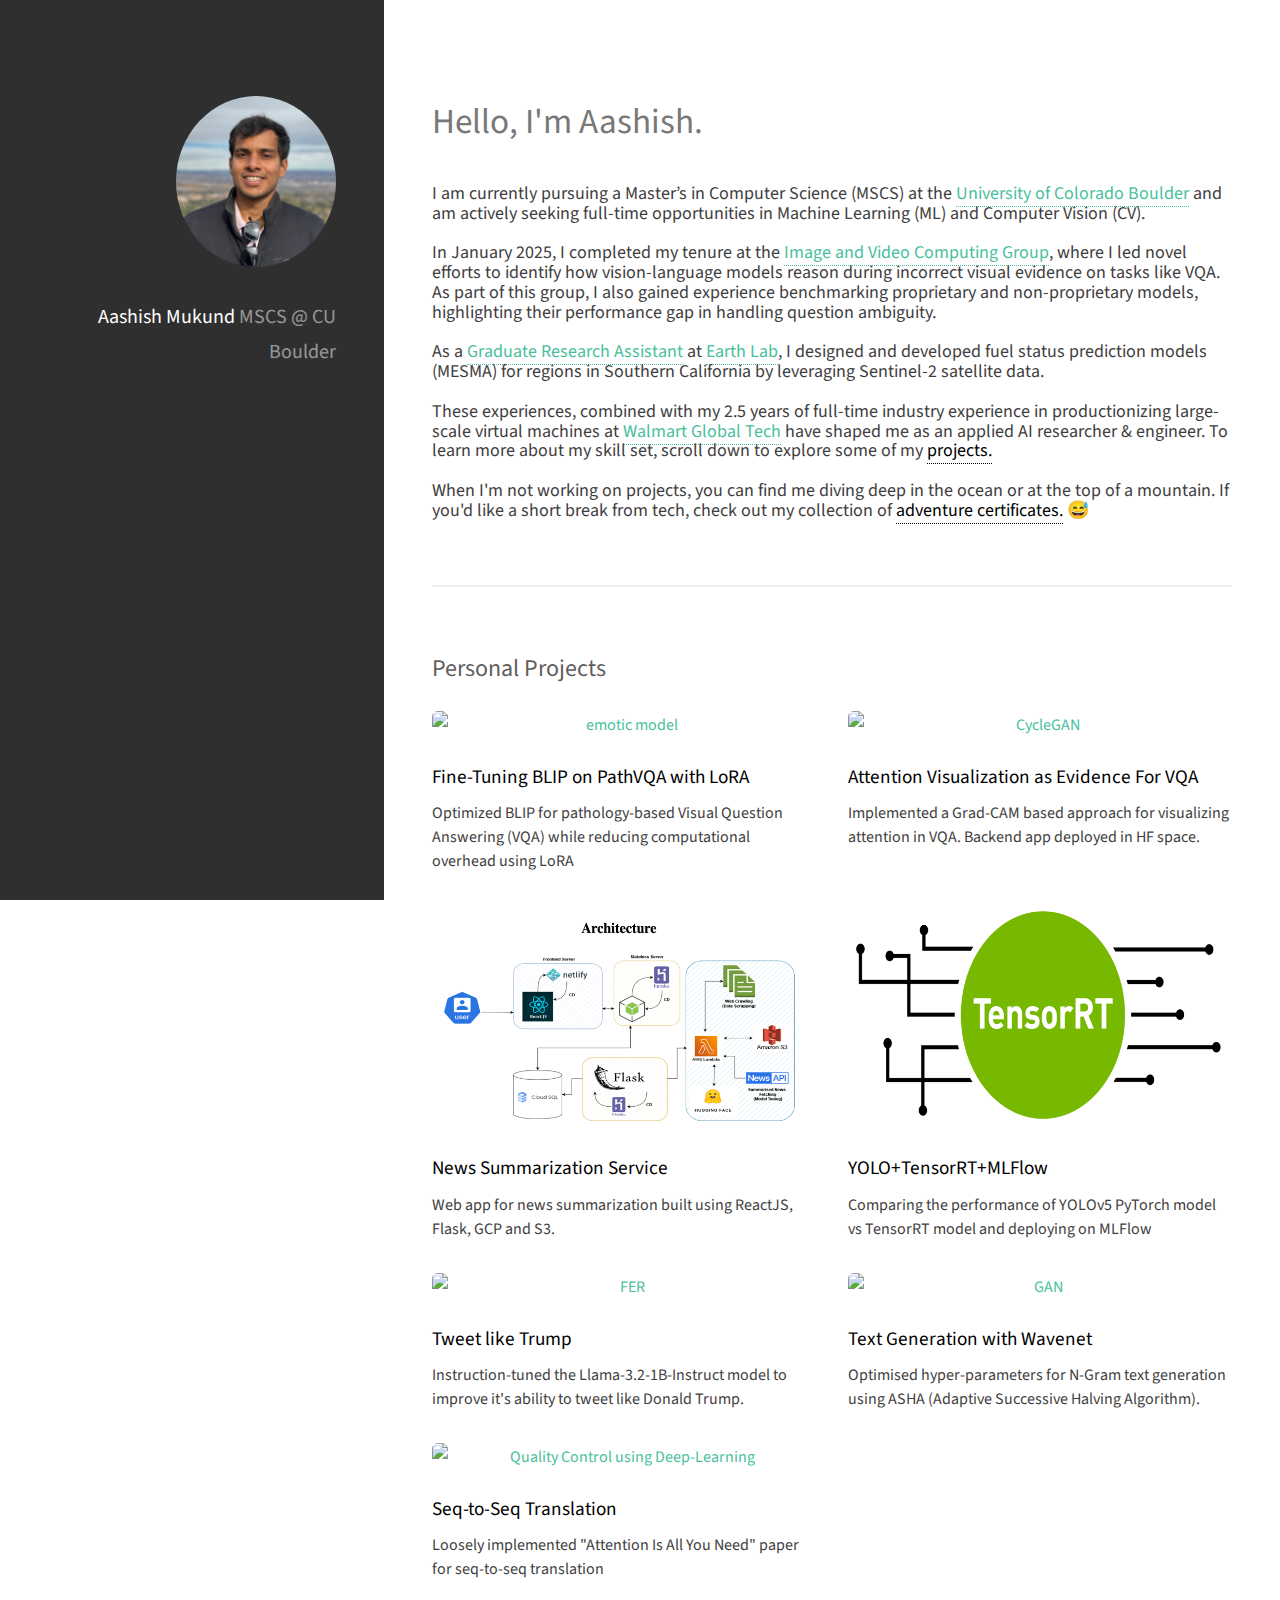
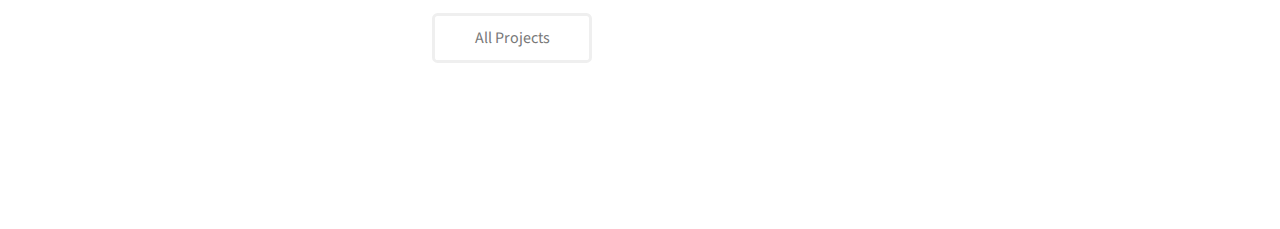
==== index.html @ 0ad1421b "Changed it to website link" ====
<!DOCTYPE HTML>
<!-- 740 X 434
370 X 217  -->
<html>
	<head>
		<title>Aashish Mukund</title>
		<meta charset="utf-8" />
		<meta name="viewport" content="width=device-width, initial-scale=1, user-scalable=no" />
		<link rel="stylesheet" href="assets/css/main.css" />
		<link rel="apple-touch-icon" sizes="180x180" href="images/icons/apple-touch-icon.png">
		<link rel="icon" type="image/png" sizes="32x32" href="images/icons/favicon-32x32.png">
		<link rel="icon" type="image/png" sizes="16x16" href="images/icons/favicon-16x16.png">
		<style>
			/* Reduce space between sections */
			#projects {
				margin-top: -280px;
			}

			/* Reduce line spacing in paragraphs */
			p {
				line-height: 1.1;
			}
		</style>
	</head>
	<body class="is-preload">

		<!-- Header -->
			<header id="header">
				<div class="inner">
					<a href="#" class="image avatar"><img src="images/profile_1.jpg" alt="" /></a>
					<h1><strong>Aashish Mukund</strong><br/>
						MSCS @ CU Boulder</h1>
				</div>
			</header>

		<!-- Main -->
			<div id="main">

				<!-- One -->
					<section id="one">
						<header class="major">
							<h2><b>Hello, I'm Aashish.</b></h2>
						</header>
						<p>I am currently pursuing a Master’s in Computer Science (MSCS) at the <a href="https://www.colorado.edu/">University of Colorado Boulder</a> and am actively seeking full-time opportunities in Machine Learning (ML) and Computer Vision (CV). 
						<br/><br/>
						
						In January 2025, I completed my tenure at the <a href="https://dannagurari.colorado.edu/research-group/">Image and Video Computing Group</a>, where I led novel efforts to identify how vision-language models reason during incorrect visual evidence on tasks like VQA. As part of this group, I also gained experience benchmarking proprietary and non-proprietary models, highlighting their performance gap in handling question ambiguity.
						<br/><br/>
						
						As a <a href="https://earthlab.colorado.edu/our-team/aashish-mukund">Graduate Research Assistant</a> at <a href="https://earthlab.colorado.edu/">Earth Lab</a>, I designed and developed fuel status prediction models (MESMA) for regions in Southern California by leveraging Sentinel-2 satellite data. 
						<br/><br/>

						These experiences, combined with my 2.5 years of full-time industry experience in productionizing large-scale virtual machines at <a href="https://tech.walmart.com/content/walmart-global-tech/en_us.html">Walmart Global Tech</a> have shaped me as an applied AI researcher & engineer. To learn more about my skill set, scroll down to explore some of my <b style="color: black;"><a href="#projects" style="text-decoration: none; color: black;">projects.</a></b>
						
						<br/><br/>
						When I'm not working on projects, you can find me diving deep in the ocean or at the top of a mountain. If you'd like a short break from tech, check out my collection of <b style="color: black;">
							<a href="certificates.html" style="text-decoration: none; color: black;">adventure certificates.</a>
						</b> <span> &#x1F605; </span>
						</p>
					</section>

				<!-- Two -->
					<section id="projects">
						<h2 style="color: #5f5d5d;">Personal Projects</h2>
						<div class="row">
							<article class="col-6 col-12-xsmall work-item">
								<a href="https://github.com/Aashish75/blip-PathVQA-PEFT" target="_blank" class="image fit thumb"><img src="images/projects/results_blip.png" alt="emotic model" /></a>
								<h3>Fine-Tuning BLIP on PathVQA with LoRA</h3>
                                <p>Optimized BLIP for pathology-based Visual Question Answering (VQA) while reducing computational overhead using LoRA</p>
							</article>
							<article class="col-6 col-12-xsmall work-item">
								<a href="https://aashish75.github.io/VisualisingAttentionMapsVQA/" target="_blank" class="image fit thumb"><img src="images/projects/att_viz.png" alt="CycleGAN" /></a>
								<h3>Attention Visualization as Evidence For VQA</h3>
								<p>Implemented a Grad-CAM based approach for visualizing attention in VQA. Backend app deployed in HF space.</p>
							</article>
							<article class="col-6 col-12-xsmall work-item">
								<a href="https://github.com/Aashish75/news-summarization" target="_blank" class="image fit thumb"><img src="images/projects/architecture.png" alt="Quality Control using Deep-Learning" /></a>
								<h3>News Summarization Service</h3>
								<p>Web app for news summarization built using ReactJS, Flask, GCP and S3.</p>
							</article>
							<article class="col-6 col-12-xsmall work-item">
								<a href="https://github.com/Aashish75/yolo-tensorrt-mlflow" target="_blank" class="image fit thumb"><img src="images/projects/nvidia_tensort.png" alt="Quality Control using Deep-Learning" /></a>
								<h3>YOLO+TensorRT+MLFlow</h3>
								<p>Comparing the performance of YOLOv5 PyTorch model vs TensorRT model and deploying on MLFlow</p>
							</article>
							<article class="col-6 col-12-xsmall work-item">
								<a href="https://github.com/Aashish75/fine-tune-llama-trump" target="_blank" class="image fit thumb"><img src="images/projects/llama_trump.png" alt="FER" /></a>
								<h3>Tweet like Trump</h3>
								<p>Instruction-tuned the Llama-3.2-1B-Instruct model to improve it's ability to tweet like Donald Trump.</p>
							</article>
							<article class="col-6 col-12-xsmall work-item">
								<a href="https://github.com/Aashish75/wavenet-ASHA" target="_blank" class="image fit thumb"><img src="images/projects/wavenet_asha.png" alt="GAN" /></a>
								<h3>Text Generation with Wavenet</h3>
								<p>Optimised hyper-parameters for N-Gram text generation using ASHA (Adaptive Successive Halving Algorithm).</p>
							</article>
							<article class="col-6 col-12-xsmall work-item">
								<a href="https://github.com/Aashish75/transformer-attention" target="_blank" class="image fit thumb"><img src="images/projects/seq_to_seq_att.png" alt="Quality Control using Deep-Learning" /></a>
								<h3>Seq-to-Seq Translation</h3>
								<p>Loosely implemented "Attention Is All You Need" paper for seq-to-seq translation</p>
							</article>
						</div>
						<ul class="actions">
							<li><a href="https://github.com/Aashish75?tab=repositories" target="_blank" class="button">All Projects</a></li>
						</ul>
					</section>
					
			</div>

		<!-- Footer -->
			<footer id="footer">
				<div class="inner">
					<ul class="icons">
						<li><a href="MAILTO:aashishmukund@gmail.com" class="icon solid fa-envelope"><span class="label">Email</span></a></li>
						<li><a href="https://github.com/Aashish75/" target="_blank" class="icon brands fa-github"><span class="label">Github</span></a></li>
						<li><a href="https://www.linkedin.com/in/aashishm75/" target="_blank" class="icon brands fa-linkedin"><span class="label">LinkedIn</span></a></li>
						<li><a href="files/resume.pdf" target="_blank" class="icon solid fa-file-alt"><span class="label">Resume</span></a></li>
					</ul>
					<ul class="copyright">
						<li>Design: <a href="http://html5up.net" target="_blank">HTML5 UP</a></li>
					</ul>
				</div>
			</footer>

		<!-- Scripts -->
			<script src="assets/js/jquery.min.js"></script>
			<script src="assets/js/jquery.poptrox.min.js"></script>
			<script src="assets/js/browser.min.js"></script>
			<script src="assets/js/breakpoints.min.js"></script>
			<script src="assets/js/util.js"></script>
			<script src="assets/js/main.js"></script>
			<script>
				document.addEventListener("DOMContentLoaded", function () {
					document.querySelectorAll('a[href^="#"]').forEach(anchor => {
						anchor.addEventListener("click", function (e) {
							e.preventDefault();
							const target = document.querySelector(this.getAttribute("href"));
							if (target) {
								window.scrollTo({
									top: target.offsetTop - 20,
									behavior: "smooth"
								});
							}
						});
					});
				});
			</script>

	</body>
</html>
---- assets/css/main.css ----
@import url("fontawesome-all.min.css");
@import url("https://fonts.googleapis.com/css?family=Source+Sans+Pro:400,400italic");

/*
	Strata by HTML5 UP
	html5up.net | @ajlkn
	Free for personal and commercial use under the CCA 3.0 license (html5up.net/license)
*/

html, body, div, span, applet, object,
iframe, h1, h2, h3, h4, h5, h6, p, blockquote,
pre, a, abbr, acronym, address, big, cite,
code, del, dfn, em, img, ins, kbd, q, s, samp,
small, strike, strong, sub, sup, tt, var, b,
u, i, center, dl, dt, dd, ol, ul, li, fieldset,
form, label, legend, table, caption, tbody,
tfoot, thead, tr, th, td, article, aside,
canvas, details, embed, figure, figcaption,
footer, header, hgroup, menu, nav, output, ruby,
section, summary, time, mark, audio, video {
	margin: 0;
	padding: 0;
	border: 0;
	font-size: 100%;
	font: inherit;
	vertical-align: baseline;}

article, aside, details, figcaption, figure,
footer, header, hgroup, menu, nav, section {
	display: block;}

body {
	line-height: 1;
}

ol, ul {
	list-style: none;
}

blockquote, q {
	quotes: none;
}

	blockquote:before, blockquote:after, q:before, q:after {
		content: '';
		content: none;
	}

table {
	border-collapse: collapse;
	border-spacing: 0;
}

body {
	-webkit-text-size-adjust: none;
}

mark {
	background-color: transparent;
	color: inherit;
}

input::-moz-focus-inner {
	border: 0;
	padding: 0;
}

input, select, textarea {
	-moz-appearance: none;
	-webkit-appearance: none;
	-ms-appearance: none;
	appearance: none;
}

/* Basic */

	html {
		box-sizing: border-box;
	}

	*, *:before, *:after {
		box-sizing: inherit;
	}

	body {
		background: #fff;
	}

		body.is-preload *, body.is-preload *:before, body.is-preload *:after {
			-moz-animation: none !important;
			-webkit-animation: none !important;
			-ms-animation: none !important;
			animation: none !important;
			-moz-transition: none !important;
			-webkit-transition: none !important;
			-ms-transition: none !important;
			transition: none !important;
		}

	body, input, select, textarea {
		color: #a2a2a2;
		font-family: "Source Sans Pro", Helvetica, sans-serif;
		font-size: 16pt;
		font-weight: 400;
		line-height: 1.75em;
	}
	
	a {
		-moz-transition: color 0.2s ease-in-out, border-color 0.2s ease-in-out;
		-webkit-transition: color 0.2s ease-in-out, border-color 0.2s ease-in-out;
		-ms-transition: color 0.2s ease-in-out, border-color 0.2s ease-in-out;
		transition: color 0.2s ease-in-out, border-color 0.2s ease-in-out;
		border-bottom: dotted 1px;
		color: #49bf9d;
		text-decoration: none;
	}

		a:hover {
			border-bottom-color: transparent;
			color: #49bf9d !important;
			text-decoration: none;
		}

	strong, b {
		color: #787878;
		font-weight: 400;
	}

	em, i {
		font-style: italic;
	}

	p {
		margin: 0 0 2em 0;
		/* color: #3f3e3e; */
	}

	h1, h2, h3, h4, h5, h6 {
		color: #000000;
		font-weight: 400;
		line-height: 1em;
		margin: 0 0 1em 0;
	}

		h1 a, h2 a, h3 a, h4 a, h5 a, h6 a {
			color: inherit;
			text-decoration: none;
		}

	h1 {
		font-size: 2em;
		line-height: 1.5em;
	}

	h2 {
		font-size: 1.5em;
		line-height: 1.5em;
	}

	h3 {
		font-size: 1.25em;
		line-height: 1.5em;
	}

	h4 {
		font-size: 1.1em;
		line-height: 1.5em;
	}

	h5 {
		font-size: 0.9em;
		line-height: 1.5em;
	}

	h6 {
		font-size: 0.7em;
		line-height: 1.5em;
	}

	sub {
		font-size: 0.8em;
		position: relative;
		top: 0.5em;
	}

	sup {
		font-size: 0.8em;
		position: relative;
		top: -0.5em;
	}

	hr {
		border: 0;
		border-bottom: solid 2px #efefef;
		margin: 2em 0;
	}

		hr.major {
			margin: 3em 0;
		}

	blockquote {
		border-left: solid 6px #efefef;
		font-style: italic;
		margin: 0 0 2em 0;
		padding: 0.5em 0 0.5em 1.5em;
	}

	code {
		background: #f7f7f7;
		border-radius: 0.35em;
		border: solid 2px #efefef;
		font-family: "Courier New", monospace;
		font-size: 0.9em;
		margin: 0 0.25em;
		padding: 0.25em 0.65em;
	}

	pre {
		-webkit-overflow-scrolling: touch;
		font-family: "Courier New", monospace;
		font-size: 0.9em;
		margin: 0 0 2em 0;
	}

		pre code {
			display: block;
			line-height: 1.75em;
			padding: 1em 1.5em;
			overflow-x: auto;
		}

	.align-left {
		text-align: left;
	}

	.align-center {
		text-align: center;
	}

	.align-right {
		text-align: right;
	}

/* Container */

	.container {
		margin: 0 auto;
		max-width: calc(100% - 4em);
		width: 100%;
	}

		.container.xsmall {
			width: 25%;
		}

		.container.small {
			width: 50%;
		}

		.container.medium {
			width: 75%;
		}

		.container.large {
			width: 125%;
		}

		.container.xlarge {
			width: 150%;
		}

		.container.max {
			width: 100%;
		}

		@media screen and (max-width: 980px) {

			.container {
				width: 100% !important;
				max-width: 100% !important;
			}

		}

		@media screen and (max-width: 480px) {

			.container {
				max-width: calc(100% - 3em);
			}

		}

/* Row */

	.row {
		display: flex;
		flex-wrap: wrap;
		box-sizing: border-box;
		align-items: stretch;
	}

		.row > * {
			box-sizing: border-box;
		}

		.row.gtr-uniform > * > :last-child {
			margin-bottom: 0;
		}

		.row.aln-left {
			justify-content: flex-start;
		}

		.row.aln-center {
			justify-content: center;
		}

		.row.aln-right {
			justify-content: flex-end;
		}

		.row.aln-top {
			align-items: flex-start;
		}

		.row.aln-middle {
			align-items: center;
		}

		.row.aln-bottom {
			align-items: flex-end;
		}

		.row > .imp {
			order: -1;
		}

		.row > .col-1 {
			width: 8.33333%;
		}

		.row > .off-1 {
			margin-left: 8.33333%;
		}

		.row > .col-2 {
			width: 16.66667%;
		}

		.row > .off-2 {
			margin-left: 16.66667%;
		}

		.row > .col-3 {
			width: 25%;
		}

		.row > .off-3 {
			margin-left: 25%;
		}

		.row > .col-4 {
			width: 33.33333%;
		}

		.row > .off-4 {
			margin-left: 33.33333%;
		}

		.row > .col-5 {
			width: 41.66667%;
		}

		.row > .off-5 {
			margin-left: 41.66667%;
		}

		.row > .col-6 {
			width: 50%;
		}

		.row > .off-6 {
			margin-left: 50%;
		}

		.row > .col-7 {
			width: 58.33333%;
		}

		.row > .off-7 {
			margin-left: 58.33333%;
		}

		.row > .col-8 {
			width: 66.66667%;
		}

		.row > .off-8 {
			margin-left: 66.66667%;
		}

		.row > .col-9 {
			width: 75%;
		}

		.row > .off-9 {
			margin-left: 75%;
		}

		.row > .col-10 {
			width: 83.33333%;
		}

		.row > .off-10 {
			margin-left: 83.33333%;
		}

		.row > .col-11 {
			width: 91.66667%;
		}

		.row > .off-11 {
			margin-left: 91.66667%;
		}

		.row > .col-12 {
			width: 100%;
		}

		.row > .off-12 {
			margin-left: 100%;
		}

		.row.gtr-0 {
			margin-top: 0;
			margin-left: 0em;
		}

			.row.gtr-0 > * {
				padding: 0 0 0 0em;
			}

			.row.gtr-0.gtr-uniform {
				margin-top: 0em;
			}

				.row.gtr-0.gtr-uniform > * {
					padding-top: 0em;
				}

		.row.gtr-25 {
			margin-top: 0;
			margin-left: -0.625em;
		}

			.row.gtr-25 > * {
				padding: 0 0 0 0.625em;
			}

			.row.gtr-25.gtr-uniform {
				margin-top: -0.625em;
			}

				.row.gtr-25.gtr-uniform > * {
					padding-top: 0.625em;
				}

		.row.gtr-50 {
			margin-top: 0;
			margin-left: -1.25em;
		}

			.row.gtr-50 > * {
				padding: 0 0 0 1.25em;
			}

			.row.gtr-50.gtr-uniform {
				margin-top: -1.25em;
			}

				.row.gtr-50.gtr-uniform > * {
					padding-top: 1.25em;
				}

		.row {
			margin-top: 0;
			margin-left: -2.5em;
		}

			.row > * {
				padding: 0 0 0 2.5em;
			}

			.row.gtr-uniform {
				margin-top: -2.5em;
			}

				.row.gtr-uniform > * {
					padding-top: 2.5em;
				}

		.row.gtr-150 {
			margin-top: 0;
			margin-left: -3.75em;
		}

			.row.gtr-150 > * {
				padding: 0 0 0 3.75em;
			}

			.row.gtr-150.gtr-uniform {
				margin-top: -3.75em;
			}

				.row.gtr-150.gtr-uniform > * {
					padding-top: 3.75em;
				}

		.row.gtr-200 {
			margin-top: 0;
			margin-left: -5em;
		}

			.row.gtr-200 > * {
				padding: 0 0 0 5em;
			}

			.row.gtr-200.gtr-uniform {
				margin-top: -5em;
			}

				.row.gtr-200.gtr-uniform > * {
					padding-top: 5em;
				}

		@media screen and (max-width: 1800px) {

			.row {
				display: flex;
				flex-wrap: wrap;
				box-sizing: border-box;
				align-items: stretch;
			}

				.row > * {
					box-sizing: border-box;
				}

				.row.gtr-uniform > * > :last-child {
					margin-bottom: 0;
				}

				.row.aln-left {
					justify-content: flex-start;
				}

				.row.aln-center {
					justify-content: center;
				}

				.row.aln-right {
					justify-content: flex-end;
				}

				.row.aln-top {
					align-items: flex-start;
				}

				.row.aln-middle {
					align-items: center;
				}

				.row.aln-bottom {
					align-items: flex-end;
				}

				.row > .imp-xlarge {
					order: -1;
				}

				.row > .col-1-xlarge {
					width: 8.33333%;
				}

				.row > .off-1-xlarge {
					margin-left: 8.33333%;
				}

				.row > .col-2-xlarge {
					width: 16.66667%;
				}

				.row > .off-2-xlarge {
					margin-left: 16.66667%;
				}

				.row > .col-3-xlarge {
					width: 25%;
				}

				.row > .off-3-xlarge {
					margin-left: 25%;
				}

				.row > .col-4-xlarge {
					width: 33.33333%;
				}

				.row > .off-4-xlarge {
					margin-left: 33.33333%;
				}

				.row > .col-5-xlarge {
					width: 41.66667%;
				}

				.row > .off-5-xlarge {
					margin-left: 41.66667%;
				}

				.row > .col-6-xlarge {
					width: 50%;
				}

				.row > .off-6-xlarge {
					margin-left: 50%;
				}

				.row > .col-7-xlarge {
					width: 58.33333%;
				}

				.row > .off-7-xlarge {
					margin-left: 58.33333%;
				}

				.row > .col-8-xlarge {
					width: 66.66667%;
				}

				.row > .off-8-xlarge {
					margin-left: 66.66667%;
				}

				.row > .col-9-xlarge {
					width: 75%;
				}

				.row > .off-9-xlarge {
					margin-left: 75%;
				}

				.row > .col-10-xlarge {
					width: 83.33333%;
				}

				.row > .off-10-xlarge {
					margin-left: 83.33333%;
				}

				.row > .col-11-xlarge {
					width: 91.66667%;
				}

				.row > .off-11-xlarge {
					margin-left: 91.66667%;
				}

				.row > .col-12-xlarge {
					width: 100%;
				}

				.row > .off-12-xlarge {
					margin-left: 100%;
				}

				.row.gtr-0 {
					margin-top: 0;
					margin-left: 0em;
				}

					.row.gtr-0 > * {
						padding: 0 0 0 0em;
					}

					.row.gtr-0.gtr-uniform {
						margin-top: 0em;
					}

						.row.gtr-0.gtr-uniform > * {
							padding-top: 0em;
						}

				.row.gtr-25 {
					margin-top: 0;
					margin-left: -0.625em;
				}

					.row.gtr-25 > * {
						padding: 0 0 0 0.625em;
					}

					.row.gtr-25.gtr-uniform {
						margin-top: -0.625em;
					}

						.row.gtr-25.gtr-uniform > * {
							padding-top: 0.625em;
						}

				.row.gtr-50 {
					margin-top: 0;
					margin-left: -1.25em;
				}

					.row.gtr-50 > * {
						padding: 0 0 0 1.25em;
					}

					.row.gtr-50.gtr-uniform {
						margin-top: -1.25em;
					}

						.row.gtr-50.gtr-uniform > * {
							padding-top: 1.25em;
						}

				.row {
					margin-top: 0;
					margin-left: -2.5em;
				}

					.row > * {
						padding: 0 0 0 2.5em;
					}

					.row.gtr-uniform {
						margin-top: -2.5em;
					}

						.row.gtr-uniform > * {
							padding-top: 2.5em;
						}

				.row.gtr-150 {
					margin-top: 0;
					margin-left: -3.75em;
				}

					.row.gtr-150 > * {
						padding: 0 0 0 3.75em;
					}

					.row.gtr-150.gtr-uniform {
						margin-top: -3.75em;
					}

						.row.gtr-150.gtr-uniform > * {
							padding-top: 3.75em;
						}

				.row.gtr-200 {
					margin-top: 0;
					margin-left: -5em;
				}

					.row.gtr-200 > * {
						padding: 0 0 0 5em;
					}

					.row.gtr-200.gtr-uniform {
						margin-top: -5em;
					}

						.row.gtr-200.gtr-uniform > * {
							padding-top: 5em;
						}

		}

		@media screen and (max-width: 1280px) {

			.row {
				display: flex;
				flex-wrap: wrap;
				box-sizing: border-box;
				align-items: stretch;
			}

				.row > * {
					box-sizing: border-box;
				}

				.row.gtr-uniform > * > :last-child {
					margin-bottom: 0;
				}

				.row.aln-left {
					justify-content: flex-start;
				}

				.row.aln-center {
					justify-content: center;
				}

				.row.aln-right {
					justify-content: flex-end;
				}

				.row.aln-top {
					align-items: flex-start;
				}

				.row.aln-middle {
					align-items: center;
				}

				.row.aln-bottom {
					align-items: flex-end;
				}

				.row > .imp-large {
					order: -1;
				}

				.row > .col-1-large {
					width: 8.33333%;
				}

				.row > .off-1-large {
					margin-left: 8.33333%;
				}

				.row > .col-2-large {
					width: 16.66667%;
				}

				.row > .off-2-large {
					margin-left: 16.66667%;
				}

				.row > .col-3-large {
					width: 25%;
				}

				.row > .off-3-large {
					margin-left: 25%;
				}

				.row > .col-4-large {
					width: 33.33333%;
				}

				.row > .off-4-large {
					margin-left: 33.33333%;
				}

				.row > .col-5-large {
					width: 41.66667%;
				}

				.row > .off-5-large {
					margin-left: 41.66667%;
				}

				.row > .col-6-large {
					width: 50%;
				}

				.row > .off-6-large {
					margin-left: 50%;
				}

				.row > .col-7-large {
					width: 58.33333%;
				}

				.row > .off-7-large {
					margin-left: 58.33333%;
				}

				.row > .col-8-large {
					width: 66.66667%;
				}

				.row > .off-8-large {
					margin-left: 66.66667%;
				}

				.row > .col-9-large {
					width: 75%;
				}

				.row > .off-9-large {
					margin-left: 75%;
				}

				.row > .col-10-large {
					width: 83.33333%;
				}

				.row > .off-10-large {
					margin-left: 83.33333%;
				}

				.row > .col-11-large {
					width: 91.66667%;
				}

				.row > .off-11-large {
					margin-left: 91.66667%;
				}

				.row > .col-12-large {
					width: 100%;
				}

				.row > .off-12-large {
					margin-left: 100%;
				}

				.row.gtr-0 {
					margin-top: 0;
					margin-left: 0em;
				}

					.row.gtr-0 > * {
						padding: 0 0 0 0em;
					}

					.row.gtr-0.gtr-uniform {
						margin-top: 0em;
					}

						.row.gtr-0.gtr-uniform > * {
							padding-top: 0em;
						}

				.row.gtr-25 {
					margin-top: 0;
					margin-left: -0.5em;
				}

					.row.gtr-25 > * {
						padding: 0 0 0 0.5em;
					}

					.row.gtr-25.gtr-uniform {
						margin-top: -0.5em;
					}

						.row.gtr-25.gtr-uniform > * {
							padding-top: 0.5em;
						}

				.row.gtr-50 {
					margin-top: 0;
					margin-left: -1em;
				}

					.row.gtr-50 > * {
						padding: 0 0 0 1em;
					}

					.row.gtr-50.gtr-uniform {
						margin-top: -1em;
					}

						.row.gtr-50.gtr-uniform > * {
							padding-top: 1em;
						}

				.row {
					margin-top: 0;
					margin-left: -2em;
				}

					.row > * {
						padding: 0 0 0 2em;
					}

					.row.gtr-uniform {
						margin-top: -2em;
					}

						.row.gtr-uniform > * {
							padding-top: 2em;
						}

				.row.gtr-150 {
					margin-top: 0;
					margin-left: -3em;
				}

					.row.gtr-150 > * {
						padding: 0 0 0 3em;
					}

					.row.gtr-150.gtr-uniform {
						margin-top: -3em;
					}

						.row.gtr-150.gtr-uniform > * {
							padding-top: 3em;
						}

				.row.gtr-200 {
					margin-top: 0;
					margin-left: -4em;
				}

					.row.gtr-200 > * {
						padding: 0 0 0 4em;
					}

					.row.gtr-200.gtr-uniform {
						margin-top: -4em;
					}

						.row.gtr-200.gtr-uniform > * {
							padding-top: 4em;
						}

		}

		@media screen and (max-width: 980px) {

			.row {
				display: flex;
				flex-wrap: wrap;
				box-sizing: border-box;
				align-items: stretch;
			}

				.row > * {
					box-sizing: border-box;
				}

				.row.gtr-uniform > * > :last-child {
					margin-bottom: 0;
				}

				.row.aln-left {
					justify-content: flex-start;
				}

				.row.aln-center {
					justify-content: center;
				}

				.row.aln-right {
					justify-content: flex-end;
				}

				.row.aln-top {
					align-items: flex-start;
				}

				.row.aln-middle {
					align-items: center;
				}

				.row.aln-bottom {
					align-items: flex-end;
				}

				.row > .imp-medium {
					order: -1;
				}

				.row > .col-1-medium {
					width: 8.33333%;
				}

				.row > .off-1-medium {
					margin-left: 8.33333%;
				}

				.row > .col-2-medium {
					width: 16.66667%;
				}

				.row > .off-2-medium {
					margin-left: 16.66667%;
				}

				.row > .col-3-medium {
					width: 25%;
				}

				.row > .off-3-medium {
					margin-left: 25%;
				}

				.row > .col-4-medium {
					width: 33.33333%;
				}

				.row > .off-4-medium {
					margin-left: 33.33333%;
				}

				.row > .col-5-medium {
					width: 41.66667%;
				}

				.row > .off-5-medium {
					margin-left: 41.66667%;
				}

				.row > .col-6-medium {
					width: 50%;
				}

				.row > .off-6-medium {
					margin-left: 50%;
				}

				.row > .col-7-medium {
					width: 58.33333%;
				}

				.row > .off-7-medium {
					margin-left: 58.33333%;
				}

				.row > .col-8-medium {
					width: 66.66667%;
				}

				.row > .off-8-medium {
					margin-left: 66.66667%;
				}

				.row > .col-9-medium {
					width: 75%;
				}

				.row > .off-9-medium {
					margin-left: 75%;
				}

				.row > .col-10-medium {
					width: 83.33333%;
				}

				.row > .off-10-medium {
					margin-left: 83.33333%;
				}

				.row > .col-11-medium {
					width: 91.66667%;
				}

				.row > .off-11-medium {
					margin-left: 91.66667%;
				}

				.row > .col-12-medium {
					width: 100%;
				}

				.row > .off-12-medium {
					margin-left: 100%;
				}

				.row.gtr-0 {
					margin-top: 0;
					margin-left: 0em;
				}

					.row.gtr-0 > * {
						padding: 0 0 0 0em;
					}

					.row.gtr-0.gtr-uniform {
						margin-top: 0em;
					}

						.row.gtr-0.gtr-uniform > * {
							padding-top: 0em;
						}

				.row.gtr-25 {
					margin-top: 0;
					margin-left: -0.5em;
				}

					.row.gtr-25 > * {
						padding: 0 0 0 0.5em;
					}

					.row.gtr-25.gtr-uniform {
						margin-top: -0.5em;
					}

						.row.gtr-25.gtr-uniform > * {
							padding-top: 0.5em;
						}

				.row.gtr-50 {
					margin-top: 0;
					margin-left: -1em;
				}

					.row.gtr-50 > * {
						padding: 0 0 0 1em;
					}

					.row.gtr-50.gtr-uniform {
						margin-top: -1em;
					}

						.row.gtr-50.gtr-uniform > * {
							padding-top: 1em;
						}

				.row {
					margin-top: 0;
					margin-left: -2em;
				}

					.row > * {
						padding: 0 0 0 2em;
					}

					.row.gtr-uniform {
						margin-top: -2em;
					}

						.row.gtr-uniform > * {
							padding-top: 2em;
						}

				.row.gtr-150 {
					margin-top: 0;
					margin-left: -3em;
				}

					.row.gtr-150 > * {
						padding: 0 0 0 3em;
					}

					.row.gtr-150.gtr-uniform {
						margin-top: -3em;
					}

						.row.gtr-150.gtr-uniform > * {
							padding-top: 3em;
						}

				.row.gtr-200 {
					margin-top: 0;
					margin-left: -4em;
				}

					.row.gtr-200 > * {
						padding: 0 0 0 4em;
					}

					.row.gtr-200.gtr-uniform {
						margin-top: -4em;
					}

						.row.gtr-200.gtr-uniform > * {
							padding-top: 4em;
						}

		}

		@media screen and (max-width: 736px) {

			.row {
				display: flex;
				flex-wrap: wrap;
				box-sizing: border-box;
				align-items: stretch;
			}

				.row > * {
					box-sizing: border-box;
				}

				.row.gtr-uniform > * > :last-child {
					margin-bottom: 0;
				}

				.row.aln-left {
					justify-content: flex-start;
				}

				.row.aln-center {
					justify-content: center;
				}

				.row.aln-right {
					justify-content: flex-end;
				}

				.row.aln-top {
					align-items: flex-start;
				}

				.row.aln-middle {
					align-items: center;
				}

				.row.aln-bottom {
					align-items: flex-end;
				}

				.row > .imp-small {
					order: -1;
				}

				.row > .col-1-small {
					width: 8.33333%;
				}

				.row > .off-1-small {
					margin-left: 8.33333%;
				}

				.row > .col-2-small {
					width: 16.66667%;
				}

				.row > .off-2-small {
					margin-left: 16.66667%;
				}

				.row > .col-3-small {
					width: 25%;
				}

				.row > .off-3-small {
					margin-left: 25%;
				}

				.row > .col-4-small {
					width: 33.33333%;
				}

				.row > .off-4-small {
					margin-left: 33.33333%;
				}

				.row > .col-5-small {
					width: 41.66667%;
				}

				.row > .off-5-small {
					margin-left: 41.66667%;
				}

				.row > .col-6-small {
					width: 50%;
				}

				.row > .off-6-small {
					margin-left: 50%;
				}

				.row > .col-7-small {
					width: 58.33333%;
				}

				.row > .off-7-small {
					margin-left: 58.33333%;
				}

				.row > .col-8-small {
					width: 66.66667%;
				}

				.row > .off-8-small {
					margin-left: 66.66667%;
				}

				.row > .col-9-small {
					width: 75%;
				}

				.row > .off-9-small {
					margin-left: 75%;
				}

				.row > .col-10-small {
					width: 83.33333%;
				}

				.row > .off-10-small {
					margin-left: 83.33333%;
				}

				.row > .col-11-small {
					width: 91.66667%;
				}

				.row > .off-11-small {
					margin-left: 91.66667%;
				}

				.row > .col-12-small {
					width: 100%;
				}

				.row > .off-12-small {
					margin-left: 100%;
				}

				.row.gtr-0 {
					margin-top: 0;
					margin-left: 0em;
				}

					.row.gtr-0 > * {
						padding: 0 0 0 0em;
					}

					.row.gtr-0.gtr-uniform {
						margin-top: 0em;
					}

						.row.gtr-0.gtr-uniform > * {
							padding-top: 0em;
						}

				.row.gtr-25 {
					margin-top: 0;
					margin-left: -0.375em;
				}

					.row.gtr-25 > * {
						padding: 0 0 0 0.375em;
					}

					.row.gtr-25.gtr-uniform {
						margin-top: -0.375em;
					}

						.row.gtr-25.gtr-uniform > * {
							padding-top: 0.375em;
						}

				.row.gtr-50 {
					margin-top: 0;
					margin-left: -0.75em;
				}

					.row.gtr-50 > * {
						padding: 0 0 0 0.75em;
					}

					.row.gtr-50.gtr-uniform {
						margin-top: -0.75em;
					}

						.row.gtr-50.gtr-uniform > * {
							padding-top: 0.75em;
						}

				.row {
					margin-top: 0;
					margin-left: -1.5em;
				}

					.row > * {
						padding: 0 0 0 1.5em;
					}

					.row.gtr-uniform {
						margin-top: -1.5em;
					}

						.row.gtr-uniform > * {
							padding-top: 1.5em;
						}

				.row.gtr-150 {
					margin-top: 0;
					margin-left: -2.25em;
				}

					.row.gtr-150 > * {
						padding: 0 0 0 2.25em;
					}

					.row.gtr-150.gtr-uniform {
						margin-top: -2.25em;
					}

						.row.gtr-150.gtr-uniform > * {
							padding-top: 2.25em;
						}

				.row.gtr-200 {
					margin-top: 0;
					margin-left: -3em;
				}

					.row.gtr-200 > * {
						padding: 0 0 0 3em;
					}

					.row.gtr-200.gtr-uniform {
						margin-top: -3em;
					}

						.row.gtr-200.gtr-uniform > * {
							padding-top: 3em;
						}

		}

		@media screen and (max-width: 480px) {

			.row {
				display: flex;
				flex-wrap: wrap;
				box-sizing: border-box;
				align-items: stretch;
			}

				.row > * {
					box-sizing: border-box;
				}

				.row.gtr-uniform > * > :last-child {
					margin-bottom: 0;
				}

				.row.aln-left {
					justify-content: flex-start;
				}

				.row.aln-center {
					justify-content: center;
				}

				.row.aln-right {
					justify-content: flex-end;
				}

				.row.aln-top {
					align-items: flex-start;
				}

				.row.aln-middle {
					align-items: center;
				}

				.row.aln-bottom {
					align-items: flex-end;
				}

				.row > .imp-xsmall {
					order: -1;
				}

				.row > .col-1-xsmall {
					width: 8.33333%;
				}

				.row > .off-1-xsmall {
					margin-left: 8.33333%;
				}

				.row > .col-2-xsmall {
					width: 16.66667%;
				}

				.row > .off-2-xsmall {
					margin-left: 16.66667%;
				}

				.row > .col-3-xsmall {
					width: 25%;
				}

				.row > .off-3-xsmall {
					margin-left: 25%;
				}

				.row > .col-4-xsmall {
					width: 33.33333%;
				}

				.row > .off-4-xsmall {
					margin-left: 33.33333%;
				}

				.row > .col-5-xsmall {
					width: 41.66667%;
				}

				.row > .off-5-xsmall {
					margin-left: 41.66667%;
				}

				.row > .col-6-xsmall {
					width: 50%;
				}

				.row > .off-6-xsmall {
					margin-left: 50%;
				}

				.row > .col-7-xsmall {
					width: 58.33333%;
				}

				.row > .off-7-xsmall {
					margin-left: 58.33333%;
				}

				.row > .col-8-xsmall {
					width: 66.66667%;
				}

				.row > .off-8-xsmall {
					margin-left: 66.66667%;
				}

				.row > .col-9-xsmall {
					width: 75%;
				}

				.row > .off-9-xsmall {
					margin-left: 75%;
				}

				.row > .col-10-xsmall {
					width: 83.33333%;
				}

				.row > .off-10-xsmall {
					margin-left: 83.33333%;
				}

				.row > .col-11-xsmall {
					width: 91.66667%;
				}

				.row > .off-11-xsmall {
					margin-left: 91.66667%;
				}

				.row > .col-12-xsmall {
					width: 100%;
				}

				.row > .off-12-xsmall {
					margin-left: 100%;
				}

				.row.gtr-0 {
					margin-top: 0;
					margin-left: 0em;
				}

					.row.gtr-0 > * {
						padding: 0 0 0 0em;
					}

					.row.gtr-0.gtr-uniform {
						margin-top: 0em;
					}

						.row.gtr-0.gtr-uniform > * {
							padding-top: 0em;
						}

				.row.gtr-25 {
					margin-top: 0;
					margin-left: -0.375em;
				}

					.row.gtr-25 > * {
						padding: 0 0 0 0.375em;
					}

					.row.gtr-25.gtr-uniform {
						margin-top: -0.375em;
					}

						.row.gtr-25.gtr-uniform > * {
							padding-top: 0.375em;
						}

				.row.gtr-50 {
					margin-top: 0;
					margin-left: -0.75em;
				}

					.row.gtr-50 > * {
						padding: 0 0 0 0.75em;
					}

					.row.gtr-50.gtr-uniform {
						margin-top: -0.75em;
					}

						.row.gtr-50.gtr-uniform > * {
							padding-top: 0.75em;
						}

				.row {
					margin-top: 0;
					margin-left: -1.5em;
				}

					.row > * {
						padding: 0 0 0 1.5em;
					}

					.row.gtr-uniform {
						margin-top: -1.5em;
					}

						.row.gtr-uniform > * {
							padding-top: 1.5em;
						}

				.row.gtr-150 {
					margin-top: 0;
					margin-left: -2.25em;
				}

					.row.gtr-150 > * {
						padding: 0 0 0 2.25em;
					}

					.row.gtr-150.gtr-uniform {
						margin-top: -2.25em;
					}

						.row.gtr-150.gtr-uniform > * {
							padding-top: 2.25em;
						}

				.row.gtr-200 {
					margin-top: 0;
					margin-left: -3em;
				}

					.row.gtr-200 > * {
						padding: 0 0 0 3em;
					}

					.row.gtr-200.gtr-uniform {
						margin-top: -3em;
					}

						.row.gtr-200.gtr-uniform > * {
							padding-top: 3em;
						}

		}

/* Section/Article */

	section.special, article.special {
		text-align: center;
	}

	header p {
		color: #b2b2b2;
		position: relative;
		margin: 0 0 1.5em 0;
	}

	header h2 + p {
		font-size: 1.5em;
		margin-top: -1em;
		line-height: 1.5em;
	}

	header h3 + p {
		font-size: 1.1em;
		margin-top: -0.8em;
		line-height: 1.5em;
	}

	header h4 + p,
	header h5 + p,
	header h6 + p {
		font-size: 0.9em;
		margin-top: -0.6em;
		line-height: 1.5em;
	}

	header.major h2 {
		font-size: 2em;
	}

	p 
	{
		color: #3f3e3e;
	}

/* Form */

	form {
		margin: 0 0 2em 0;
	}

	label {
		color: #787878;
		display: block;
		font-size: 0.9em;
		font-weight: 400;
		margin: 0 0 1em 0;
	}

	input[type="text"],
	input[type="password"],
	input[type="email"],
	select,
	textarea {
		-moz-appearance: none;
		-webkit-appearance: none;
		-ms-appearance: none;
		appearance: none;
		background: #f7f7f7;
		border-radius: 0.35em;
		border: solid 2px transparent;
		color: inherit;
		display: block;
		outline: 0;
		padding: 0 0.75em;
		text-decoration: none;
		width: 100%;
	}

		input[type="text"]:invalid,
		input[type="password"]:invalid,
		input[type="email"]:invalid,
		select:invalid,
		textarea:invalid {
			box-shadow: none;
		}

		input[type="text"]:focus,
		input[type="password"]:focus,
		input[type="email"]:focus,
		select:focus,
		textarea:focus {
			border-color: #49bf9d;
		}

	select {
		background-image: url("data:image/svg+xml;charset=utf8,%3Csvg xmlns='http://www.w3.org/2000/svg' width='40' height='40' preserveAspectRatio='none' viewBox='0 0 40 40'%3E%3Cpath d='M9.4,12.3l10.4,10.4l10.4-10.4c0.2-0.2,0.5-0.4,0.9-0.4c0.3,0,0.6,0.1,0.9,0.4l3.3,3.3c0.2,0.2,0.4,0.5,0.4,0.9 c0,0.4-0.1,0.6-0.4,0.9L20.7,31.9c-0.2,0.2-0.5,0.4-0.9,0.4c-0.3,0-0.6-0.1-0.9-0.4L4.3,17.3c-0.2-0.2-0.4-0.5-0.4-0.9 c0-0.4,0.1-0.6,0.4-0.9l3.3-3.3c0.2-0.2,0.5-0.4,0.9-0.4S9.1,12.1,9.4,12.3z' fill='%23dfdfdf' /%3E%3C/svg%3E");
		background-size: 1.25rem;
		background-repeat: no-repeat;
		background-position: calc(100% - 1rem) center;
		height: 2.75em;
		padding-right: 2.75em;
		text-overflow: ellipsis;
	}

		select option {
			color: #787878;
			background: #fff;
		}

		select:focus::-ms-value {
			background-color: transparent;
		}

		select::-ms-expand {
			display: none;
		}

	input[type="text"],
	input[type="password"],
	input[type="email"],
	select {
		height: 2.75em;
	}

	textarea {
		padding: 0.75em;
	}

	input[type="checkbox"],
	input[type="radio"] {
		-moz-appearance: none;
		-webkit-appearance: none;
		-ms-appearance: none;
		appearance: none;
		display: block;
		float: left;
		margin-right: -2em;
		opacity: 0;
		width: 1em;
		z-index: -1;
	}

		input[type="checkbox"] + label,
		input[type="radio"] + label {
			text-decoration: none;
			color: #a2a2a2;
			cursor: pointer;
			display: inline-block;
			font-size: 1em;
			font-weight: 400;
			padding-left: 2.4em;
			padding-right: 0.75em;
			position: relative;
		}

			input[type="checkbox"] + label:before,
			input[type="radio"] + label:before {
				-moz-osx-font-smoothing: grayscale;
				-webkit-font-smoothing: antialiased;
				display: inline-block;
				font-style: normal;
				font-variant: normal;
				text-rendering: auto;
				line-height: 1;
				text-transform: none !important;
				font-family: 'Font Awesome 5 Free';
				font-weight: 900;
			}

			input[type="checkbox"] + label:before,
			input[type="radio"] + label:before {
				background: #f7f7f7;
				border-radius: 0.35em;
				border: solid 2px transparent;
				content: '';
				display: inline-block;
				font-size: 0.8em;
				height: 2.0625em;
				left: 0;
				line-height: 1.85625em;
				position: absolute;
				text-align: center;
				top: 0;
				width: 2.0625em;
			}

		input[type="checkbox"]:checked + label:before,
		input[type="radio"]:checked + label:before {
			background: #787878;
			border-color: #787878;
			color: #fff;
			content: '\f00c';
		}

		input[type="checkbox"]:focus + label:before,
		input[type="radio"]:focus + label:before {
			border-color: #49bf9d;
		}

	input[type="checkbox"] + label:before {
		border-radius: 0.35em;
	}

	input[type="radio"] + label:before {
		border-radius: 100%;
	}

	::-webkit-input-placeholder {
		color: #b2b2b2 !important;
		opacity: 1.0;
	}

	:-moz-placeholder {
		color: #b2b2b2 !important;
		opacity: 1.0;
	}

	::-moz-placeholder {
		color: #b2b2b2 !important;
		opacity: 1.0;
	}

	:-ms-input-placeholder {
		color: #b2b2b2 !important;
		opacity: 1.0;
	}

/* Box */

	.box {
		border-radius: 0.35em;
		border: solid 2px #efefef;
		margin-bottom: 2em;
		padding: 1.5em;
	}

		.box > :last-child,
		.box > :last-child > :last-child,
		.box > :last-child > :last-child > :last-child {
			margin-bottom: 0;
		}

		.box.alt {
			border: 0;
			border-radius: 0;
			padding: 0;
		}

/* Icon */

	.icon {
		text-decoration: none;
		border-bottom: none;
		position: relative;
	}

		.icon:before {
			-moz-osx-font-smoothing: grayscale;
			-webkit-font-smoothing: antialiased;
			display: inline-block;
			font-style: normal;
			font-variant: normal;
			text-rendering: auto;
			line-height: 1;
			text-transform: none !important;
			font-family: 'Font Awesome 5 Free';
			font-weight: 400;
		}

		.icon > .label {
			display: none;
		}

		.icon:before {
			line-height: inherit;
		}

		.icon.solid:before {
			font-weight: 900;
		}

		.icon.brands:before {
			font-family: 'Font Awesome 5 Brands';
		}

/* Image */

	.image {
		border-radius: 0.35em;
		border: 0;
		display: inline-block;
		position: relative;
	}

		.image:before {
			-moz-transition: opacity 0.2s ease-in-out;
			-webkit-transition: opacity 0.2s ease-in-out;
			-ms-transition: opacity 0.2s ease-in-out;
			transition: opacity 0.2s ease-in-out;
			background: url("images/overlay.png");
			border-radius: 0.35em;
			content: '';
			display: block;
			height: 100%;
			left: 0;
			opacity: 0.05;
			position: absolute;
			top: 0;
			width: 100%;
		}

		.image.thumb {
			text-align: center;
		}

			.image.thumb:after {
				-moz-transition: opacity 0.2s ease-in-out;
				-webkit-transition: opacity 0.2s ease-in-out;
				-ms-transition: opacity 0.2s ease-in-out;
				transition: opacity 0.2s ease-in-out;
				border-radius: 0.35em;
				border: solid 3px rgba(255, 255, 255, 0.5);
				color: #fff;
				content: 'View';
				display: inline-block;
				font-size: 0.8em;
				font-weight: 400;
				left: 50%;
				line-height: 2.25em;
				margin: -1.25em 0 0 -3em;
				opacity: 0;
				padding: 0 1.5em;
				position: absolute;
				text-align: center;
				text-decoration: none;
				top: 50%;
				white-space: nowrap;
			}

			.image.thumb:hover:after {
				opacity: 1.0;
			}

			.image.thumb:hover:before {
				background: url("images/overlay.png"), url("images/overlay.png");
				opacity: 1.0;
			}

		.image img {
			border-radius: 0.35em;
			display: block;
		}

		.image.left {
			float: left;
			margin: 0 1.5em 1em 0;
			top: 0.25em;
		}

		.image.right {
			float: right;
			margin: 0 0 1em 1.5em;
			top: 0.25em;
		}

		.image.left, .image.right {
			max-width: 40%;
		}

			.image.left img, .image.right img {
				width: 100%;
			}

		.image.fit {
			display: block;
			margin: 0 0 2em 0;
			width: 100%;
		}

			.image.fit img {
				width: 100%;
			}

		.image.avatar {
			border-radius: 100%;
		}

			.image.avatar:before {
				display: none;
			}

			.image.avatar img {
				border-radius: 100%;
				width: 100%;
			}

/* List */

	ol {
		list-style: decimal;
		margin: 0 0 2em 0;
		padding-left: 1.25em;
	}

		ol li {
			padding-left: 0.25em;
		}

	ul {
		list-style: disc;
		margin: 0 0 2em 0;
		padding-left: 1em;
	}

		ul li {
			padding-left: 0.5em;
		}

		ul.alt {
			list-style: none;
			padding-left: 0;
		}

			ul.alt li {
				border-top: solid 2px #efefef;
				padding: 0.5em 0;
			}

				ul.alt li:first-child {
					border-top: 0;
					padding-top: 0;
				}

	dl {
		margin: 0 0 2em 0;
	}

/* Icons */

	ul.icons {
		cursor: default;
		list-style: none;
		padding-left: 0;
	}

		ul.icons li {
			display: inline-block;
			padding: 0 1em 0 0;
		}

			ul.icons li:last-child {
				padding-right: 0;
			}

			ul.icons li .icon:before {
				font-size: 1.5em;
			}

/* Labeled Icons */

	ul.labeled-icons {
		list-style: none;
		padding: 0;
	}

		ul.labeled-icons li {
			line-height: 1.75em;
			margin: 1.5em 0 0 0;
			padding-left: 2.25em;
			position: relative;
		}

			ul.labeled-icons li:first-child {
				margin-top: 0;
			}

			ul.labeled-icons li a {
				color: inherit;
			}

			ul.labeled-icons li h3 {
				color: #b2b2b2;
				left: 0;
				position: absolute;
				text-align: center;
				top: 0;
				width: 1em;
			}

/* Actions */

	ul.actions {
		display: -moz-flex;
		display: -webkit-flex;
		display: -ms-flex;
		display: flex;
		cursor: default;
		list-style: none;
		margin-left: -1em;
		padding-left: 0;
	}

		ul.actions li {
			padding: 0 0 0 1em;
			vertical-align: middle;
		}

		ul.actions.special {
			-moz-justify-content: center;
			-webkit-justify-content: center;
			-ms-justify-content: center;
			justify-content: center;
			width: 100%;
			margin-left: 0;
		}

			ul.actions.special li:first-child {
				padding-left: 0;
			}

		ul.actions.stacked {
			-moz-flex-direction: column;
			-webkit-flex-direction: column;
			-ms-flex-direction: column;
			flex-direction: column;
			margin-left: 0;
		}

			ul.actions.stacked li {
				padding: 1.3em 0 0 0;
			}

				ul.actions.stacked li:first-child {
					padding-top: 0;
				}

		ul.actions.fit {
			width: calc(100% + 1em);
		}

			ul.actions.fit li {
				-moz-flex-grow: 1;
				-webkit-flex-grow: 1;
				-ms-flex-grow: 1;
				flex-grow: 1;
				-moz-flex-shrink: 1;
				-webkit-flex-shrink: 1;
				-ms-flex-shrink: 1;
				flex-shrink: 1;
				width: 100%;
			}

				ul.actions.fit li > * {
					width: 100%;
				}

			ul.actions.fit.stacked {
				width: 100%;
			}

		@media screen and (max-width: 480px) {

			ul.actions:not(.fixed) {
				-moz-flex-direction: column;
				-webkit-flex-direction: column;
				-ms-flex-direction: column;
				flex-direction: column;
				margin-left: 0;
				width: 100% !important;
			}

				ul.actions:not(.fixed) li {
					-moz-flex-grow: 1;
					-webkit-flex-grow: 1;
					-ms-flex-grow: 1;
					flex-grow: 1;
					-moz-flex-shrink: 1;
					-webkit-flex-shrink: 1;
					-ms-flex-shrink: 1;
					flex-shrink: 1;
					padding: 1em 0 0 0;
					text-align: center;
					width: 100%;
				}

					ul.actions:not(.fixed) li > * {
						width: 100%;
					}

					ul.actions:not(.fixed) li:first-child {
						padding-top: 0;
					}

					ul.actions:not(.fixed) li input[type="submit"],
					ul.actions:not(.fixed) li input[type="reset"],
					ul.actions:not(.fixed) li input[type="button"],
					ul.actions:not(.fixed) li button,
					ul.actions:not(.fixed) li .button {
						width: 100%;
					}

						ul.actions:not(.fixed) li input[type="submit"].icon:before,
						ul.actions:not(.fixed) li input[type="reset"].icon:before,
						ul.actions:not(.fixed) li input[type="button"].icon:before,
						ul.actions:not(.fixed) li button.icon:before,
						ul.actions:not(.fixed) li .button.icon:before {
							margin-left: -0.5em;
						}

		}

/* Table */

	.table-wrapper {
		-webkit-overflow-scrolling: touch;
		overflow-x: auto;
	}

	table {
		margin: 0 0 2em 0;
		width: 100%;
	}

		table tbody tr {
			border: solid 1px #efefef;
			border-left: 0;
			border-right: 0;
		}

			table tbody tr:nth-child(2n + 1) {
				background-color: #f7f7f7;
			}

		table td {
			padding: 0.75em 0.75em;
		}

		table th {
			color: #787878;
			font-size: 0.9em;
			font-weight: 400;
			padding: 0 0.75em 0.75em 0.75em;
			text-align: left;
		}

		table thead {
			border-bottom: solid 2px #efefef;
		}

		table tfoot {
			border-top: solid 2px #efefef;
		}

		table.alt {
			border-collapse: separate;
		}

			table.alt tbody tr td {
				border: solid 2px #efefef;
				border-left-width: 0;
				border-top-width: 0;
			}

				table.alt tbody tr td:first-child {
					border-left-width: 2px;
				}

			table.alt tbody tr:first-child td {
				border-top-width: 2px;
			}

			table.alt thead {
				border-bottom: 0;
			}

			table.alt tfoot {
				border-top: 0;
			}

/* Button */

	input[type="submit"],
	input[type="reset"],
	input[type="button"],
	.button {
		-moz-appearance: none;
		-webkit-appearance: none;
		-ms-appearance: none;
		appearance: none;
		-moz-transition: background-color 0.2s ease-in-out, color 0.2s ease-in-out, border-color 0.2s ease-in-out;
		-webkit-transition: background-color 0.2s ease-in-out, color 0.2s ease-in-out, border-color 0.2s ease-in-out;
		-ms-transition: background-color 0.2s ease-in-out, color 0.2s ease-in-out, border-color 0.2s ease-in-out;
		transition: background-color 0.2s ease-in-out, color 0.2s ease-in-out, border-color 0.2s ease-in-out;
		background-color: transparent;
		border-radius: 0.35em;
		border: solid 3px #efefef;
		color: #787878 !important;
		cursor: pointer;
		display: inline-block;
		font-weight: 400;
		height: 3.15em;
		height: calc(2.75em + 6px);
		line-height: 2.75em;
		min-width: 10em;
		padding: 0 1.5em;
		text-align: center;
		text-decoration: none;
		white-space: nowrap;
	}

		input[type="submit"]:hover,
		input[type="reset"]:hover,
		input[type="button"]:hover,
		.button:hover {
			border-color: #49bf9d;
			color: #49bf9d !important;
		}

		input[type="submit"]:active,
		input[type="reset"]:active,
		input[type="button"]:active,
		.button:active {
			background-color: rgba(73, 191, 157, 0.1);
			border-color: #49bf9d;
			color: #49bf9d !important;
		}

		input[type="submit"].icon,
		input[type="reset"].icon,
		input[type="button"].icon,
		.button.icon {
			padding-left: 1.35em;
		}

			input[type="submit"].icon:before,
			input[type="reset"].icon:before,
			input[type="button"].icon:before,
			.button.icon:before {
				margin-right: 0.5em;
			}

		input[type="submit"].fit,
		input[type="reset"].fit,
		input[type="button"].fit,
		.button.fit {
			min-width: 0;
			width: 100%;
		}

		input[type="submit"].small,
		input[type="reset"].small,
		input[type="button"].small,
		.button.small {
			font-size: 0.8em;
		}

		input[type="submit"].large,
		input[type="reset"].large,
		input[type="button"].large,
		.button.large {
			font-size: 1.35em;
		}

		input[type="submit"].primary,
		input[type="reset"].primary,
		input[type="button"].primary,
		.button.primary {
			background-color: #49bf9d;
			border-color: #49bf9d;
			color: #ffffff !important;
		}

			input[type="submit"].primary:hover,
			input[type="reset"].primary:hover,
			input[type="button"].primary:hover,
			.button.primary:hover {
				background-color: #5cc6a7;
				border-color: #5cc6a7;
			}

			input[type="submit"].primary:active,
			input[type="reset"].primary:active,
			input[type="button"].primary:active,
			.button.primary:active {
				background-color: #3eb08f;
				border-color: #3eb08f;
			}

		input[type="submit"].disabled, input[type="submit"]:disabled,
		input[type="reset"].disabled,
		input[type="reset"]:disabled,
		input[type="button"].disabled,
		input[type="button"]:disabled,
		.button.disabled,
		.button:disabled {
			background-color: #e7e7e7 !important;
			border-color: #e7e7e7 !important;
			color: #b2b2b2 !important;
			cursor: default;
		}

/* Work Item */

	.work-item {
		margin: 0 0 2em 0;
	}

		.work-item .image {
			margin: 0 0 1.5em 0;
		}

		.work-item h3 {
			font-size: 1.2em;
			margin: 0 0 0.5em 0;
		}

		.work-item p {
			font-size: 1em;
			line-height: 1.5em;
			margin: 0;
		}

/* Header */

	#header {
		display: -moz-flex;
		display: -webkit-flex;
		display: -ms-flex;
		display: flex;
		-moz-flex-direction: column;
		-webkit-flex-direction: column;
		-ms-flex-direction: column;
		flex-direction: column;
		-moz-align-items: -moz-flex-end;
		-webkit-align-items: -webkit-flex-end;
		-ms-align-items: -ms-flex-end;
		align-items: flex-end;
		-moz-justify-content: space-between;
		-webkit-justify-content: space-between;
		-ms-justify-content: space-between;
		justify-content: space-between;
		/* background-color: #1f1815; */
		background-color: #302f2f;
		background-attachment: scroll,								scroll;
		background-position: top left,							top left;
		background-repeat: repeat,								no-repeat;
		background-size: auto,								150%;
		color: rgba(255, 255, 255, 0.5);
		height: 100%;
		left: 0;
		padding: 8em 4em;
		position: fixed;
		text-align: right;
		top: 0;
		width: 26%;
	}

		#header > * {
			-moz-flex-shrink: 0;
			-webkit-flex-shrink: 0;
			-ms-flex-shrink: 0;
			flex-shrink: 0;
			width: 100%;
		}

		#one p {
			font-size: 18px;
		}

		#header > .inner {
			-moz-flex-grow: 1;
			-webkit-flex-grow: 1;
			-ms-flex-grow: 1;
			flex-grow: 1;
			margin: 0 0 2em 0;
		}

		#header strong, #header b {
			color: #ffffff;
		}

		#header h2, #header h3, #header h4, #header h5, #header h6 {
			color: #ffffff;
		}

		#header h1 {
			color: rgba(255, 255, 255, 0.5);
			font-size: 1.35em;
			line-height: 1.75em;
			margin: 0;
		}

		#header .image.avatar {
			margin: 0 0 1.5em 0;
			width: 10em;
		}

/* Footer */

	#footer .icons {
		margin: 1em 0 0 0;
	}

		#footer .icons a {
			color: rgba(255, 255, 255, 0.4);
		}

	#footer .copyright {
		color: rgba(255, 255, 255, 0.4);
		font-size: 0.8em;
		list-style: none;
		margin: 1em 0 0 0;
		padding: 0;
	}

		#footer .copyright li {
			border-left: solid 1px rgba(255, 255, 255, 0.25);
			display: inline-block;
			line-height: 1em;
			margin-left: 0.75em;
			padding-left: 0.75em;
		}

			#footer .copyright li:first-child {
				border-left: 0;
				margin-left: 0;
				padding-left: 0;
			}

			#footer .copyright li a {
				color: inherit;
			}

/* Main */

	#main {
		margin-left: 30%;
		max-width: 60em;
		padding: 4em 4em 4em 4em;
		width: calc(100 - 30%);
	}

		#main > section {
			border-top: solid 2px #efefef;
			margin: 4em 0 0 0;
			padding: 4em 0 0 0;
		}

			#main > section:first-child {
				border-top: 0;
				margin-top: 0;
				padding-top: 0;
				font-size: 1.1em;
				color: #3f3e3e;
			}

/* Poptrox */

	@-moz-keyframes spin {
		0% {
			-moz-transform: rotate(0deg);
			-webkit-transform: rotate(0deg);
			-ms-transform: rotate(0deg);
			transform: rotate(0deg);
		}

		100% {
			-moz-transform: rotate(360deg);
			-webkit-transform: rotate(360deg);
			-ms-transform: rotate(360deg);
			transform: rotate(360deg);
		}
	}

	@-webkit-keyframes spin {
		0% {
			-moz-transform: rotate(0deg);
			-webkit-transform: rotate(0deg);
			-ms-transform: rotate(0deg);
			transform: rotate(0deg);
		}

		100% {
			-moz-transform: rotate(360deg);
			-webkit-transform: rotate(360deg);
			-ms-transform: rotate(360deg);
			transform: rotate(360deg);
		}
	}

	@-ms-keyframes spin {
		0% {
			-moz-transform: rotate(0deg);
			-webkit-transform: rotate(0deg);
			-ms-transform: rotate(0deg);
			transform: rotate(0deg);
		}

		100% {
			-moz-transform: rotate(360deg);
			-webkit-transform: rotate(360deg);
			-ms-transform: rotate(360deg);
			transform: rotate(360deg);
		}
	}

	@keyframes spin {
		0% {
			-moz-transform: rotate(0deg);
			-webkit-transform: rotate(0deg);
			-ms-transform: rotate(0deg);
			transform: rotate(0deg);
		}

		100% {
			-moz-transform: rotate(360deg);
			-webkit-transform: rotate(360deg);
			-ms-transform: rotate(360deg);
			transform: rotate(360deg);
		}
	}

	.poptrox-popup {
		-moz-box-sizing: content-box;
		-webkit-box-sizing: content-box;
		-ms-box-sizing: content-box;
		box-sizing: content-box;
		-webkit-tap-highlight-color: rgba(255, 255, 255, 0);
		background: #fff;
		border-radius: 0.35em;
		box-shadow: 0 0.1em 0.15em 0 rgba(0, 0, 0, 0.15);
		overflow: hidden;
		padding-bottom: 3em;
	}

		.poptrox-popup .loader {
			text-decoration: none;
			-moz-animation: spin 1s linear infinite;
			-webkit-animation: spin 1s linear infinite;
			-ms-animation: spin 1s linear infinite;
			animation: spin 1s linear infinite;
			font-size: 1.5em;
			height: 1em;
			left: 50%;
			line-height: 1em;
			margin: -0.5em 0 0 -0.5em;
			position: absolute;
			top: 50%;
			width: 1em;
		}

			.poptrox-popup .loader:before {
				-moz-osx-font-smoothing: grayscale;
				-webkit-font-smoothing: antialiased;
				display: inline-block;
				font-style: normal;
				font-variant: normal;
				text-rendering: auto;
				line-height: 1;
				text-transform: none !important;
				font-family: 'Font Awesome 5 Free';
				font-weight: 900;
			}

			.poptrox-popup .loader:before {
				content: '\f1ce';
			}

		.poptrox-popup .caption {
			background: #fff;
			bottom: 0;
			cursor: default;
			font-size: 0.9em;
			height: 3em;
			left: 0;
			line-height: 2.8em;
			position: absolute;
			text-align: center;
			width: 100%;
			z-index: 1;
		}

		.poptrox-popup .nav-next,
		.poptrox-popup .nav-previous {
			text-decoration: none;
			-moz-transition: opacity 0.2s ease-in-out;
			-webkit-transition: opacity 0.2s ease-in-out;
			-ms-transition: opacity 0.2s ease-in-out;
			transition: opacity 0.2s ease-in-out;
			-webkit-tap-highlight-color: rgba(255, 255, 255, 0);
			background: rgba(0, 0, 0, 0.01);
			cursor: pointer;
			height: 100%;
			opacity: 0;
			position: absolute;
			top: 0;
			width: 50%;
		}

			.poptrox-popup .nav-next:before,
			.poptrox-popup .nav-previous:before {
				-moz-osx-font-smoothing: grayscale;
				-webkit-font-smoothing: antialiased;
				display: inline-block;
				font-style: normal;
				font-variant: normal;
				text-rendering: auto;
				line-height: 1;
				text-transform: none !important;
				font-family: 'Font Awesome 5 Free';
				font-weight: 900;
			}

			.poptrox-popup .nav-next:before,
			.poptrox-popup .nav-previous:before {
				color: #fff;
				font-size: 2.5em;
				height: 1em;
				line-height: 1em;
				margin-top: -0.75em;
				position: absolute;
				text-align: center;
				top: 50%;
				width: 1.5em;
			}

		.poptrox-popup .nav-next {
			right: 0;
		}

			.poptrox-popup .nav-next:before {
				content: '\f105';
				right: 0;
			}

		.poptrox-popup .nav-previous {
			left: 0;
		}

			.poptrox-popup .nav-previous:before {
				content: '\f104';
				left: 0;
			}

		.poptrox-popup .closer {
			text-decoration: none;
			-moz-transition: opacity 0.2s ease-in-out;
			-webkit-transition: opacity 0.2s ease-in-out;
			-ms-transition: opacity 0.2s ease-in-out;
			transition: opacity 0.2s ease-in-out;
			-webkit-tap-highlight-color: rgba(255, 255, 255, 0);
			color: #fff;
			height: 4em;
			line-height: 4em;
			opacity: 0;
			position: absolute;
			right: 0;
			text-align: center;
			top: 0;
			width: 4em;
			z-index: 2;
		}

			.poptrox-popup .closer:before {
				-moz-osx-font-smoothing: grayscale;
				-webkit-font-smoothing: antialiased;
				display: inline-block;
				font-style: normal;
				font-variant: normal;
				text-rendering: auto;
				line-height: 1;
				text-transform: none !important;
				font-family: 'Font Awesome 5 Free';
				font-weight: 900;
			}

			.poptrox-popup .closer:before {
				-moz-box-sizing: content-box;
				-webkit-box-sizing: content-box;
				-ms-box-sizing: content-box;
				box-sizing: content-box;
				border-radius: 100%;
				border: solid 3px rgba(255, 255, 255, 0.5);
				content: '\f00d';
				display: block;
				font-size: 1em;
				height: 1.75em;
				left: 50%;
				line-height: 1.75em;
				margin: -0.875em 0 0 -0.875em;
				position: absolute;
				top: 50%;
				width: 1.75em;
			}

		.poptrox-popup:hover .nav-next,
		.poptrox-popup:hover .nav-previous {
			opacity: 0.5;
		}

			.poptrox-popup:hover .nav-next:hover,
			.poptrox-popup:hover .nav-previous:hover {
				opacity: 1.0;
			}

		.poptrox-popup:hover .closer {
			opacity: 0.5;
		}

			.poptrox-popup:hover .closer:hover {
				opacity: 1.0;
			}

/* Touch */

	body.is-touch .image.thumb:before {
		opacity: 0.5 !important;
	}

	body.is-touch .image.thumb:after {
		display: none !important;
	}

	body.is-touch #header {
		background-attachment: scroll;
		background-size: auto, cover;
	}

	body.is-touch .poptrox-popup .nav-next,
	body.is-touch .poptrox-popup .nav-previous,
	body.is-touch .poptrox-popup .closer {
		opacity: 1.0 !important;
	}

/* XLarge */

	@media screen and (max-width: 1800px) {

		/* Basic */

			body, input, select, textarea {
				font-size: 12pt;
			}

	}

/* Large */

	@media screen and (max-width: 1280px) {

		/* Header */

			#header {
				padding: 6em 3em 3em 3em;
				width: 30%;
			}

				#header h1 {
					font-size: 1.25em;
				}

					#header h1 br {
						display: none;
					}

				#header > .inner {
					margin-bottom: 0;
				}

		/* Footer */

			#footer .copyright li {
				border-left-width: 0;
				display: block;
				line-height: 2.25em;
				margin-left: 0;
				padding-left: 0;
			}

		/* Main */

			#main {
				margin-left: 30%;
				max-width: none;
				padding: 6em 3em 3em 3em;
				width: calc(100% - 30%);
			}

	}

/* Medium */

	@media screen and (max-width: 980px) {

		/* Basic */

			h1 br, h2 br, h3 br, h4 br, h5 br, h6 br {
				display: none;
			}

		/* List */

			ul.icons li .icon {
				font-size: 1.25em;
			}

		/* Header */

			#header {
				background-attachment: scroll;
				background-position: top left, center center;
				background-size: auto,		cover;
				left: auto;
				padding: 6em 4em;
				position: relative;
				text-align: center;
				top: auto;
				width: 100%;
				display: block;
			}

				#header h1 {
					font-size: 1.75em;
				}

					#header h1 br {
						display: inline;
					}

		/* Footer */

			#footer {
				background-attachment: scroll;
				background-color: #1f1815;
				background-image: url("images/overlay.png"), url("../../images/bg.jpg");
				background-position: top left,						bottom center;
				background-repeat: repeat,							no-repeat;
				background-size: auto,							cover;
				bottom: auto;
				left: auto;
				padding: 4em 4em 6em 4em;
				position: relative;
				text-align: center;
				width: 100%;
			}

				#footer .icons {
					margin: 0 0 1em 0;
				}

				#footer .copyright {
					margin: 0 0 1em 0;
				}

					#footer .copyright li {
						border-left-width: 1px;
						display: inline-block;
						line-height: 1em;
						margin-left: 0.75em;
						padding-left: 0.75em;
					}

		/* Main */

			#main {
				margin: 0;
				padding: 6em 4em;
				width: 100%;
			}

	}

/* Small */

	@media screen and (max-width: 736px) {

		/* Basic */

			h1 {
				font-size: 1.5em;
			}

			h2 {
				font-size: 1.2em;
			}

			h3 {
				font-size: 1em;
			}

		/* Section/Article */

			section.special, article.special {
				text-align: center;
			}

			header.major h2 {
				font-size: 1.35em;
			}

		/* List */

			ul.labeled-icons li {
				padding-left: 2em;
			}

				ul.labeled-icons li h3 {
					line-height: 1.75em;
				}

		/* Header */

			#header {
				padding: 2.25em 1.5em;
			}

				#header h1 {
					font-size: 1.35em;
				}

		/* Footer */

			#footer {
				padding: 2.25em 1.5em;
			}

		/* Main */

			#main {
				padding: 2.25em 1.5em 0.25em 1.5em;
			}

				#main > section {
					margin: 2.25em 0 0 0;
					padding: 2.25em 0 0 0;
				}

		/* Poptrox */

			.poptrox-popup {
				border-radius: 0;
			}

				.poptrox-popup .nav-next:before,
				.poptrox-popup .nav-previous:before {
					margin-top: -1em;
				}

	}

/* XSmall */

	@media screen and (max-width: 480px) {

		/* Header */

			#header {
				padding: 4.5em 1.5em;
			}

				#header h1 br {
					display: none;
				}

		/* Footer */

			#footer .copyright li {
				border-left-width: 0;
				display: block;
				line-height: 2.25em;
				margin-left: 0;
				padding-left: 0;
			}

	}
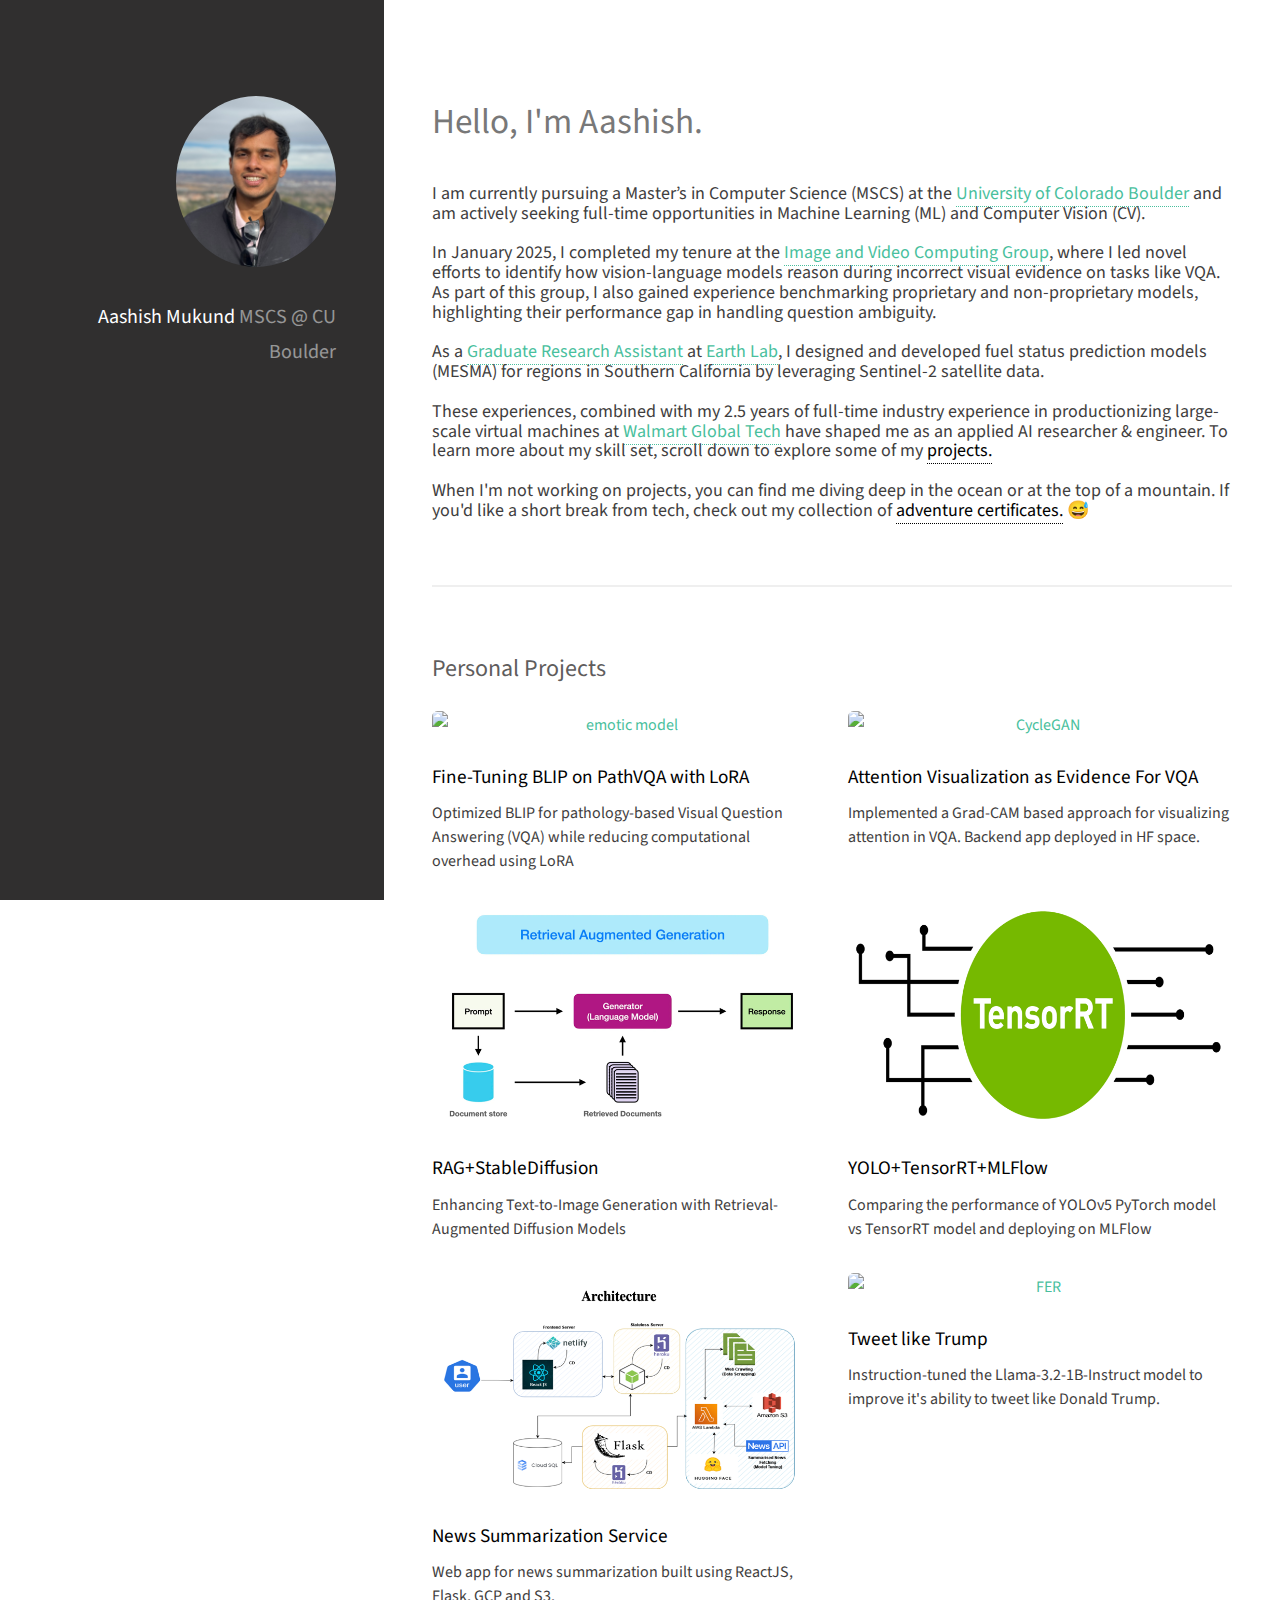
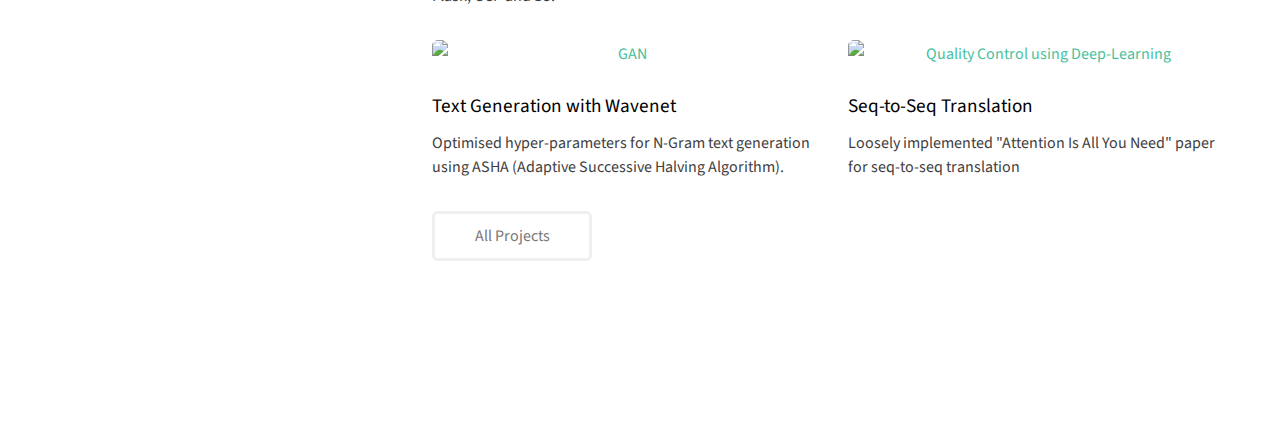
==== commit 8e9ad285: "Added another project" ====
--- a/index.html
+++ b/index.html
@@ -74,14 +74,19 @@
 								<p>Implemented a Grad-CAM based approach for visualizing attention in VQA. Backend app deployed in HF space.</p>
 							</article>
 							<article class="col-6 col-12-xsmall work-item">
-								<a href="https://github.com/Aashish75/news-summarization" target="_blank" class="image fit thumb"><img src="images/projects/architecture.png" alt="Quality Control using Deep-Learning" /></a>
-								<h3>News Summarization Service</h3>
-								<p>Web app for news summarization built using ReactJS, Flask, GCP and S3.</p>
+								<a href="https://github.com/Aashish75/RAG-stablediffusion" target="_blank" class="image fit thumb"><img src="images/projects/RAG_1.png" alt="Quality Control using Deep-Learning" /></a>
+								<h3>RAG+StableDiffusion</h3>
+								<p>Enhancing Text-to-Image Generation with Retrieval-Augmented Diffusion Models</p>
 							</article>
 							<article class="col-6 col-12-xsmall work-item">
 								<a href="https://github.com/Aashish75/yolo-tensorrt-mlflow" target="_blank" class="image fit thumb"><img src="images/projects/nvidia_tensort.png" alt="Quality Control using Deep-Learning" /></a>
 								<h3>YOLO+TensorRT+MLFlow</h3>
 								<p>Comparing the performance of YOLOv5 PyTorch model vs TensorRT model and deploying on MLFlow</p>
+							</article>
+							<article class="col-6 col-12-xsmall work-item">
+								<a href="https://github.com/Aashish75/news-summarization" target="_blank" class="image fit thumb"><img src="images/projects/architecture.png" alt="Quality Control using Deep-Learning" /></a>
+								<h3>News Summarization Service</h3>
+								<p>Web app for news summarization built using ReactJS, Flask, GCP and S3.</p>
 							</article>
 							<article class="col-6 col-12-xsmall work-item">
 								<a href="https://github.com/Aashish75/fine-tune-llama-trump" target="_blank" class="image fit thumb"><img src="images/projects/llama_trump.png" alt="FER" /></a>
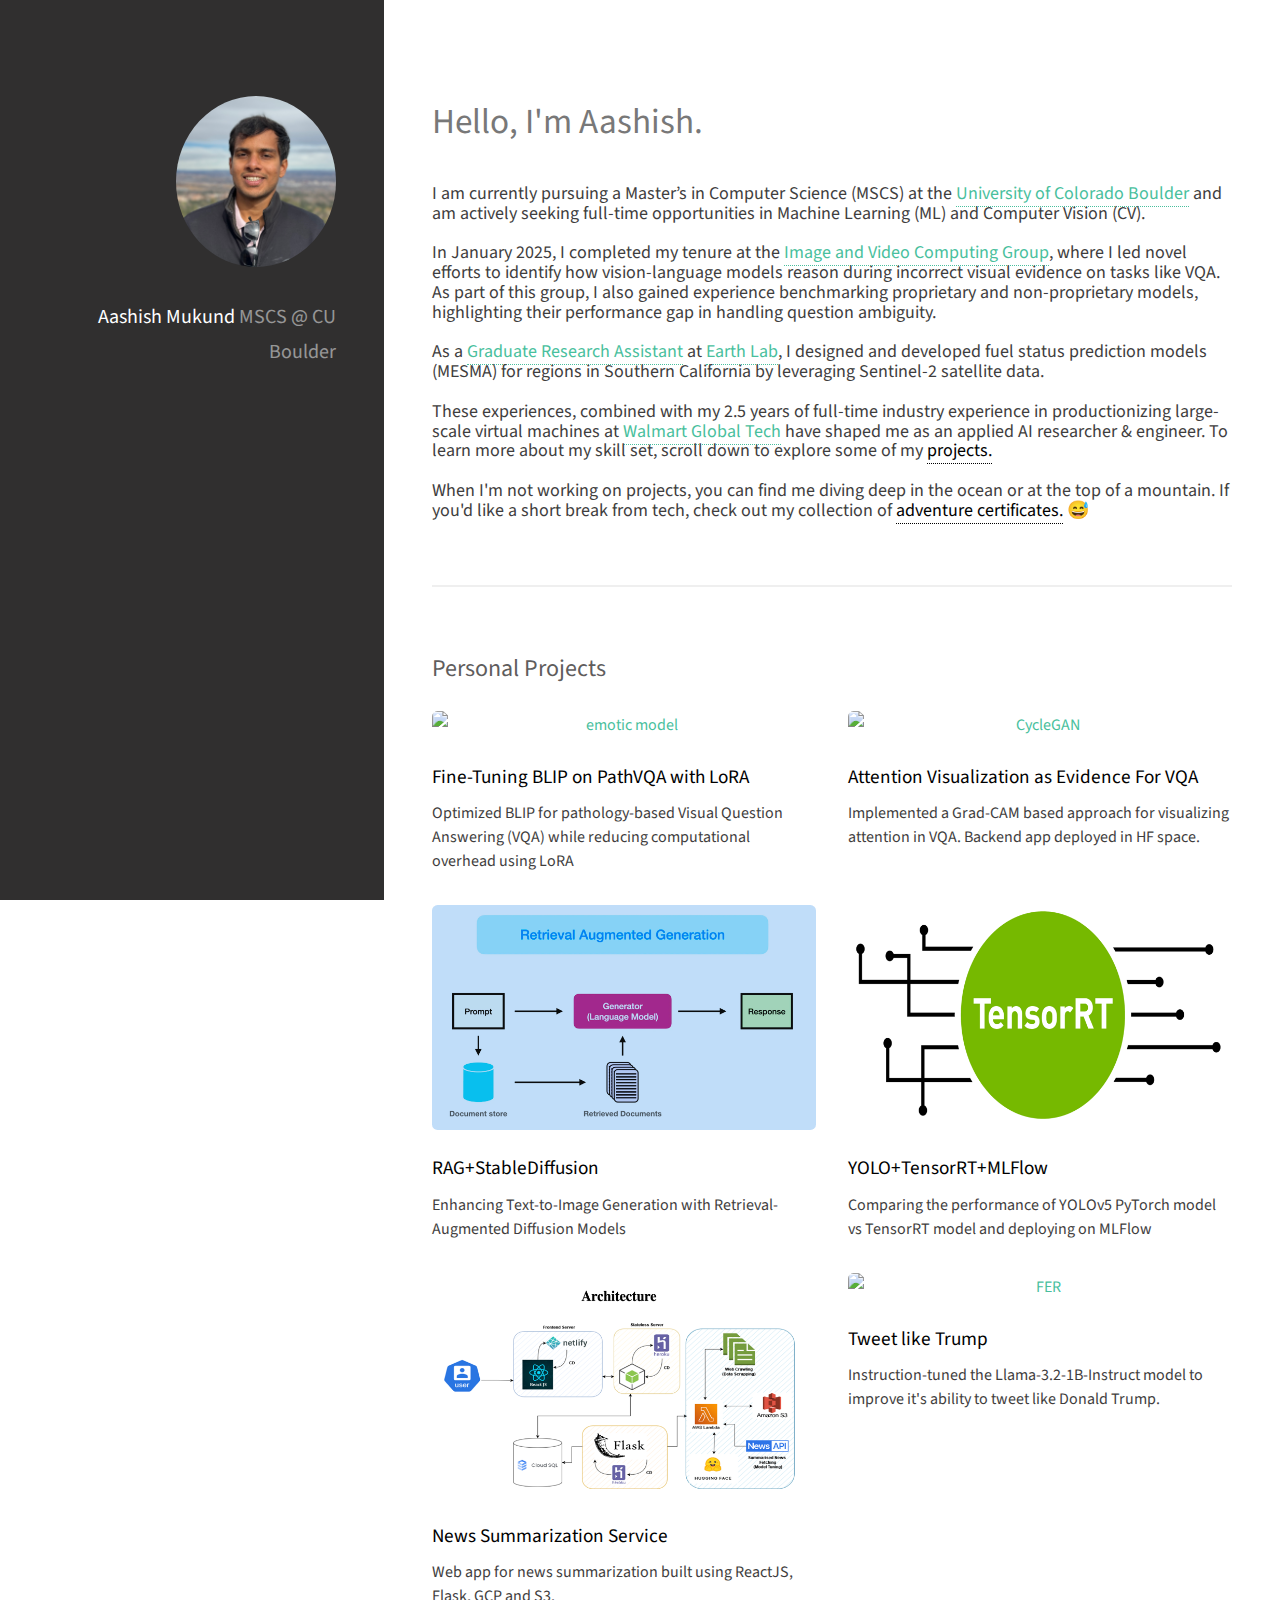
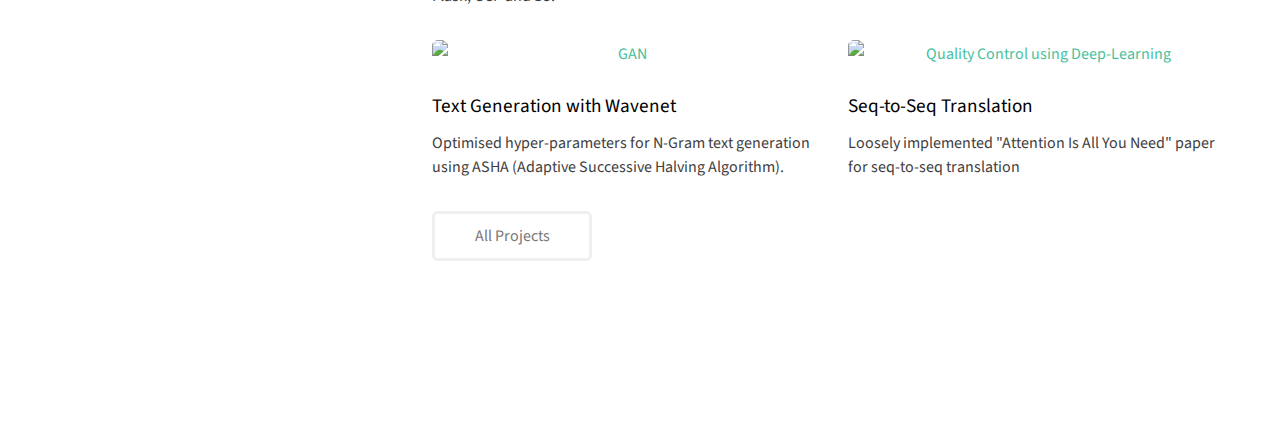
==== commit d5ef40a8: "Added filter" ====
--- a/index.html
+++ b/index.html
@@ -74,7 +74,7 @@
 								<p>Implemented a Grad-CAM based approach for visualizing attention in VQA. Backend app deployed in HF space.</p>
 							</article>
 							<article class="col-6 col-12-xsmall work-item">
-								<a href="https://github.com/Aashish75/RAG-stablediffusion" target="_blank" class="image fit thumb"><img src="images/projects/RAG_1.png" alt="Quality Control using Deep-Learning" /></a>
+								<a href="https://github.com/Aashish75/RAG-stablediffusion" target="_blank" class="image fit thumb"><img src="images/projects/RAG_2.png" alt="Quality Control using Deep-Learning" /></a>
 								<h3>RAG+StableDiffusion</h3>
 								<p>Enhancing Text-to-Image Generation with Retrieval-Augmented Diffusion Models</p>
 							</article>
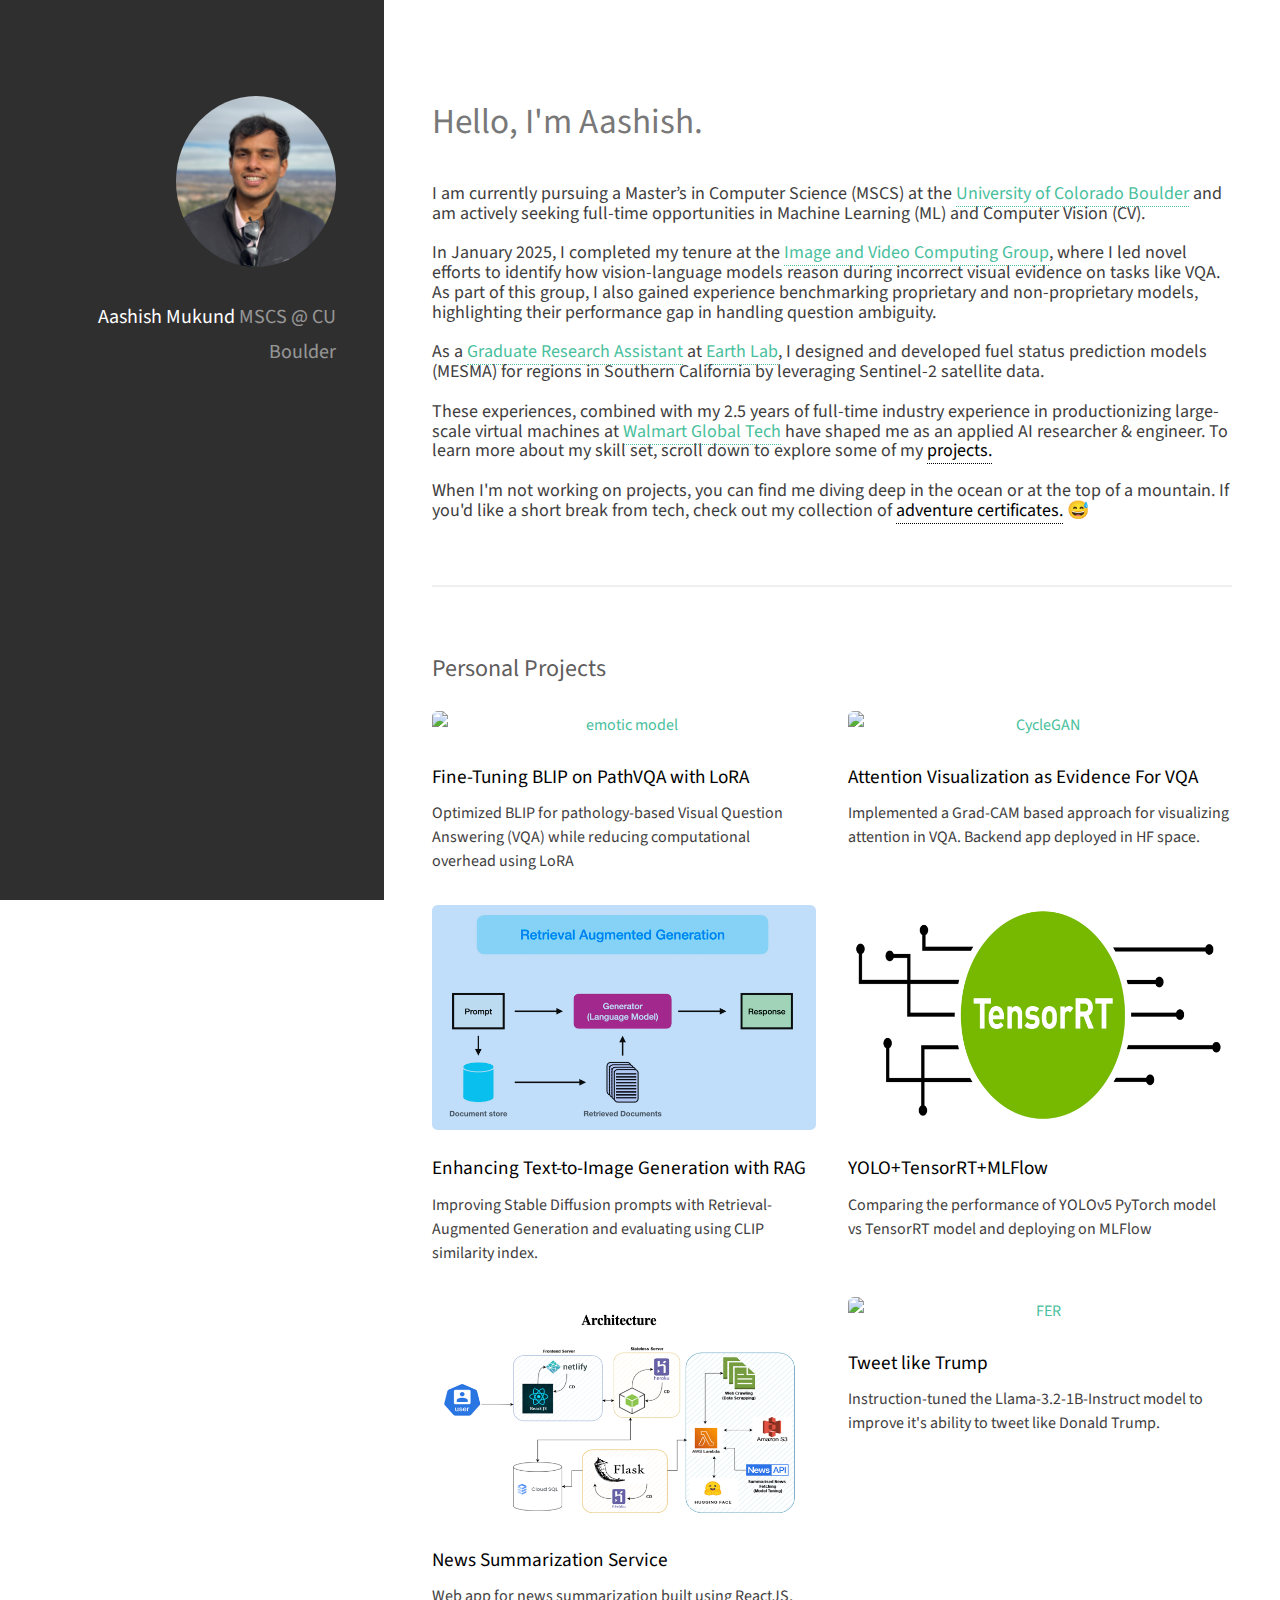
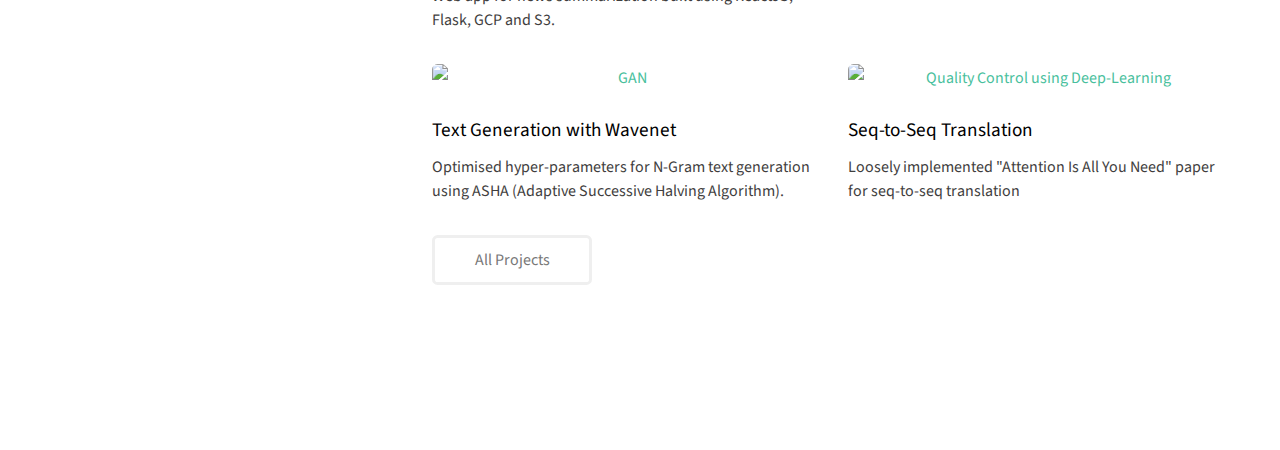
==== commit d6bf00c9: "Changed description on RAG" ====
--- a/index.html
+++ b/index.html
@@ -75,8 +75,8 @@
 							</article>
 							<article class="col-6 col-12-xsmall work-item">
 								<a href="https://github.com/Aashish75/RAG-stablediffusion" target="_blank" class="image fit thumb"><img src="images/projects/RAG_2.png" alt="Quality Control using Deep-Learning" /></a>
-								<h3>RAG+StableDiffusion</h3>
-								<p>Enhancing Text-to-Image Generation with Retrieval-Augmented Diffusion Models</p>
+								<h3>Enhancing Text-to-Image Generation with RAG</h3>
+								<p>Improving Stable Diffusion prompts with Retrieval-Augmented Generation and evaluating using CLIP similarity index.</p>
 							</article>
 							<article class="col-6 col-12-xsmall work-item">
 								<a href="https://github.com/Aashish75/yolo-tensorrt-mlflow" target="_blank" class="image fit thumb"><img src="images/projects/nvidia_tensort.png" alt="Quality Control using Deep-Learning" /></a>
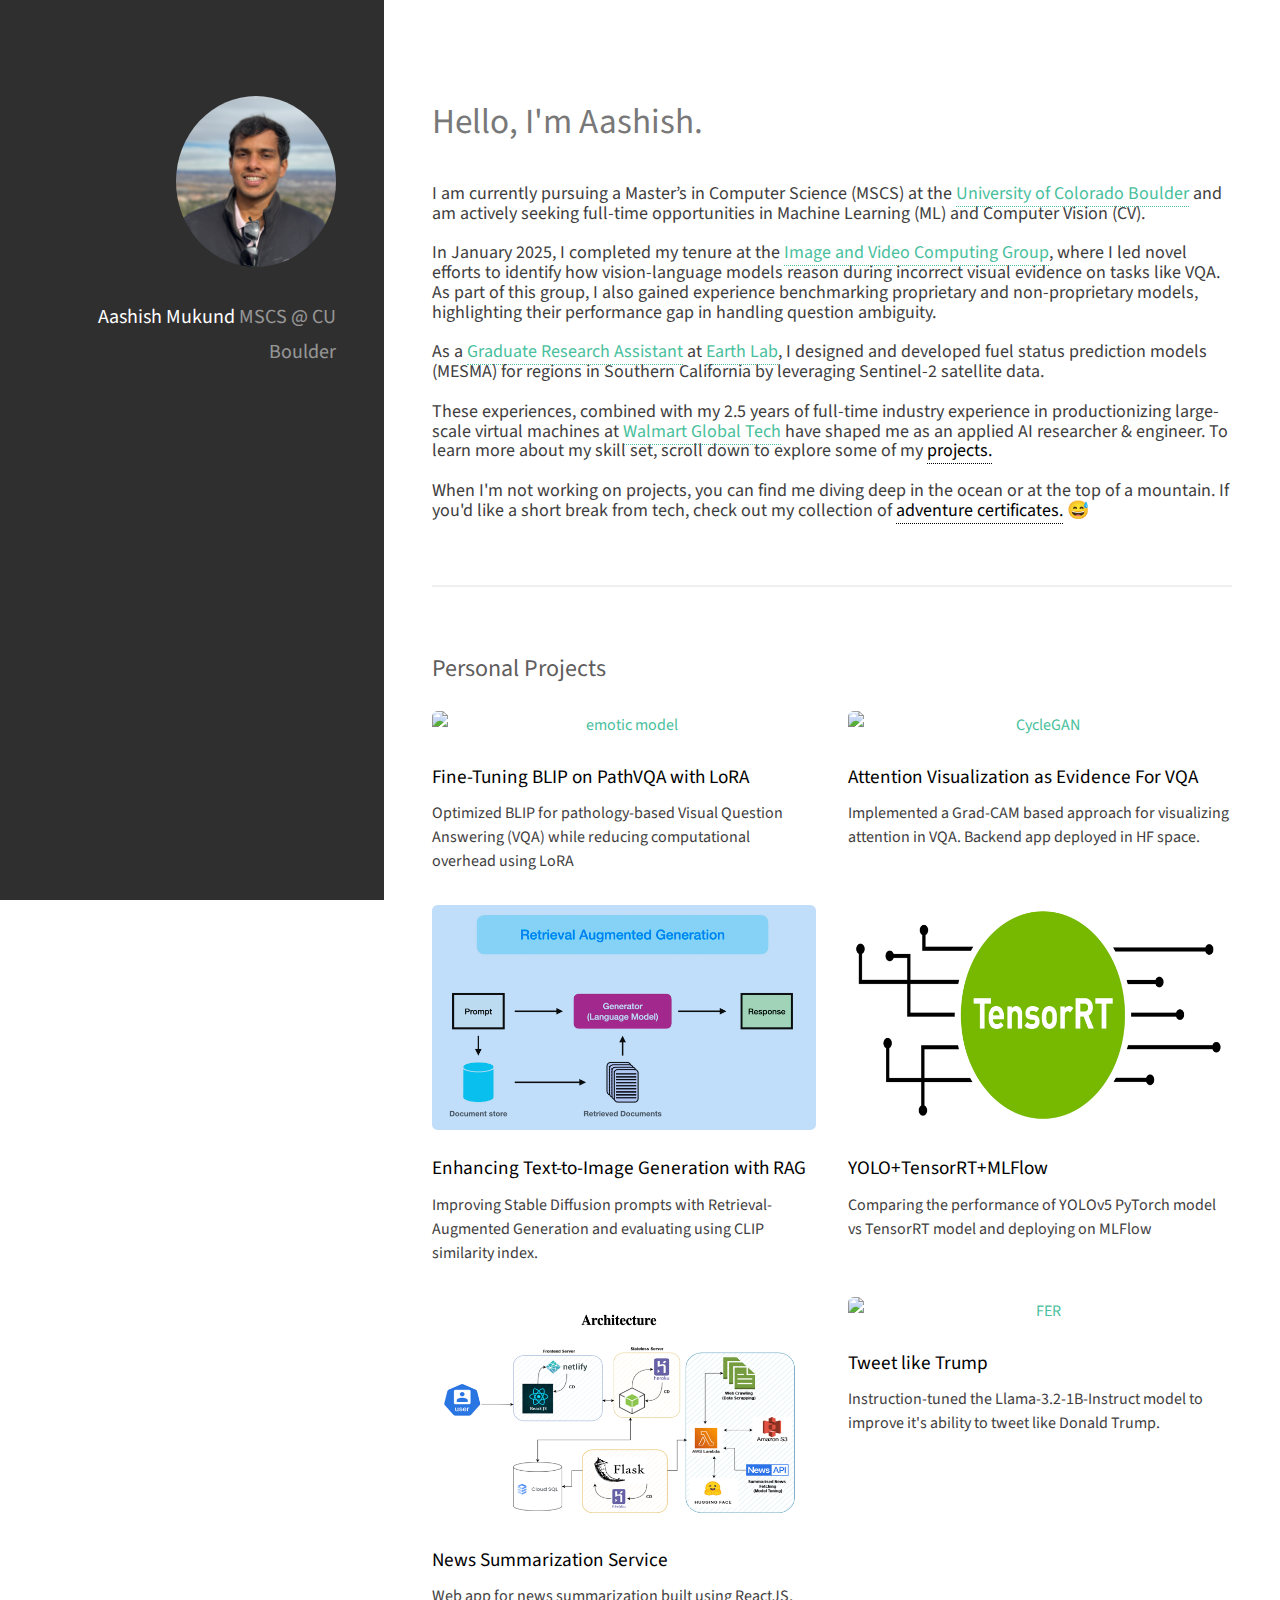
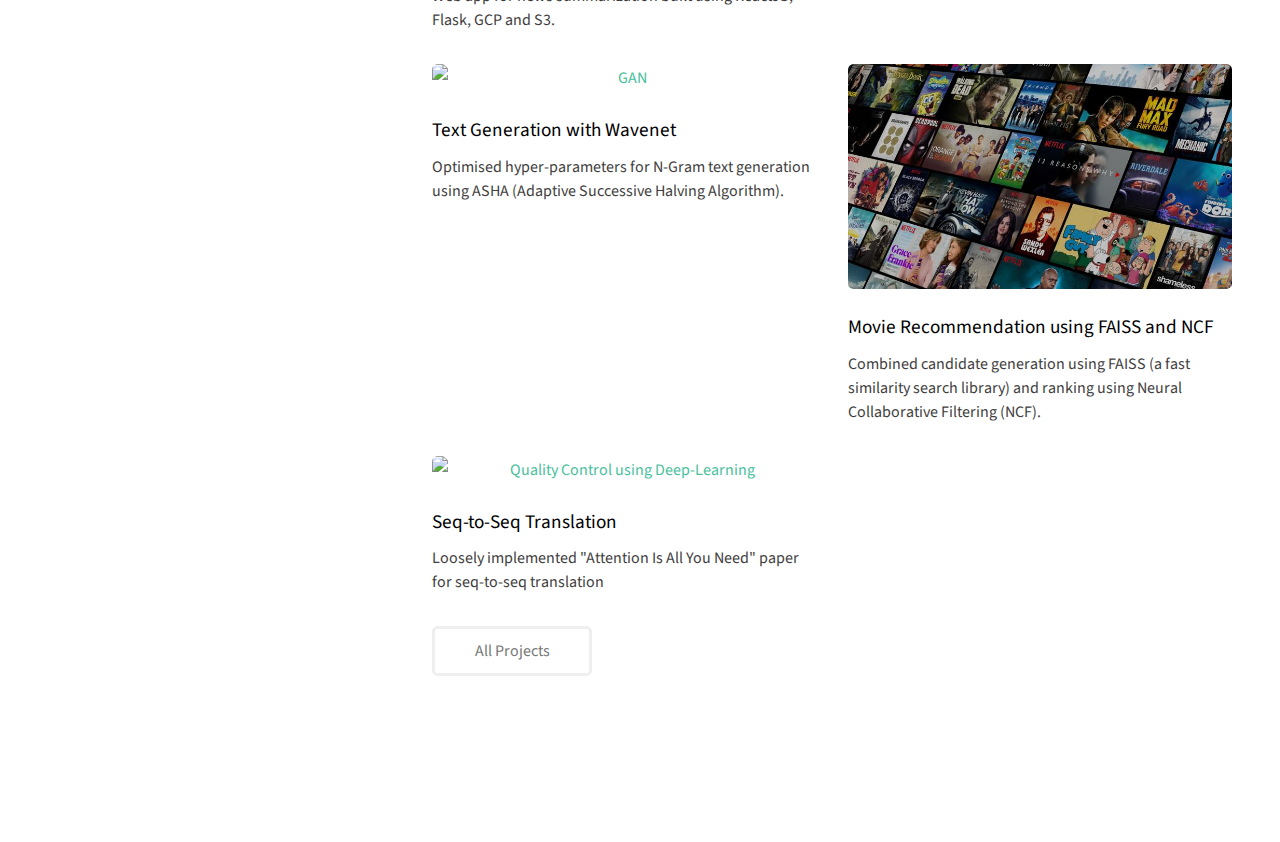
==== commit 63b55645: "Another project" ====
--- a/index.html
+++ b/index.html
@@ -99,6 +99,11 @@
 								<p>Optimised hyper-parameters for N-Gram text generation using ASHA (Adaptive Successive Halving Algorithm).</p>
 							</article>
 							<article class="col-6 col-12-xsmall work-item">
+								<a href="https://github.com/Aashish75/recommend-ncf" target="_blank" class="image fit thumb"><img src="images/projects/thumbnail.jpg" alt="GAN" /></a>
+								<h3>Movie Recommendation using FAISS and NCF</h3>
+								<p>Combined candidate generation using FAISS (a fast similarity search library) and ranking using Neural Collaborative Filtering (NCF).</p>
+							</article>
+							<article class="col-6 col-12-xsmall work-item">
 								<a href="https://github.com/Aashish75/transformer-attention" target="_blank" class="image fit thumb"><img src="images/projects/seq_to_seq_att.png" alt="Quality Control using Deep-Learning" /></a>
 								<h3>Seq-to-Seq Translation</h3>
 								<p>Loosely implemented "Attention Is All You Need" paper for seq-to-seq translation</p>
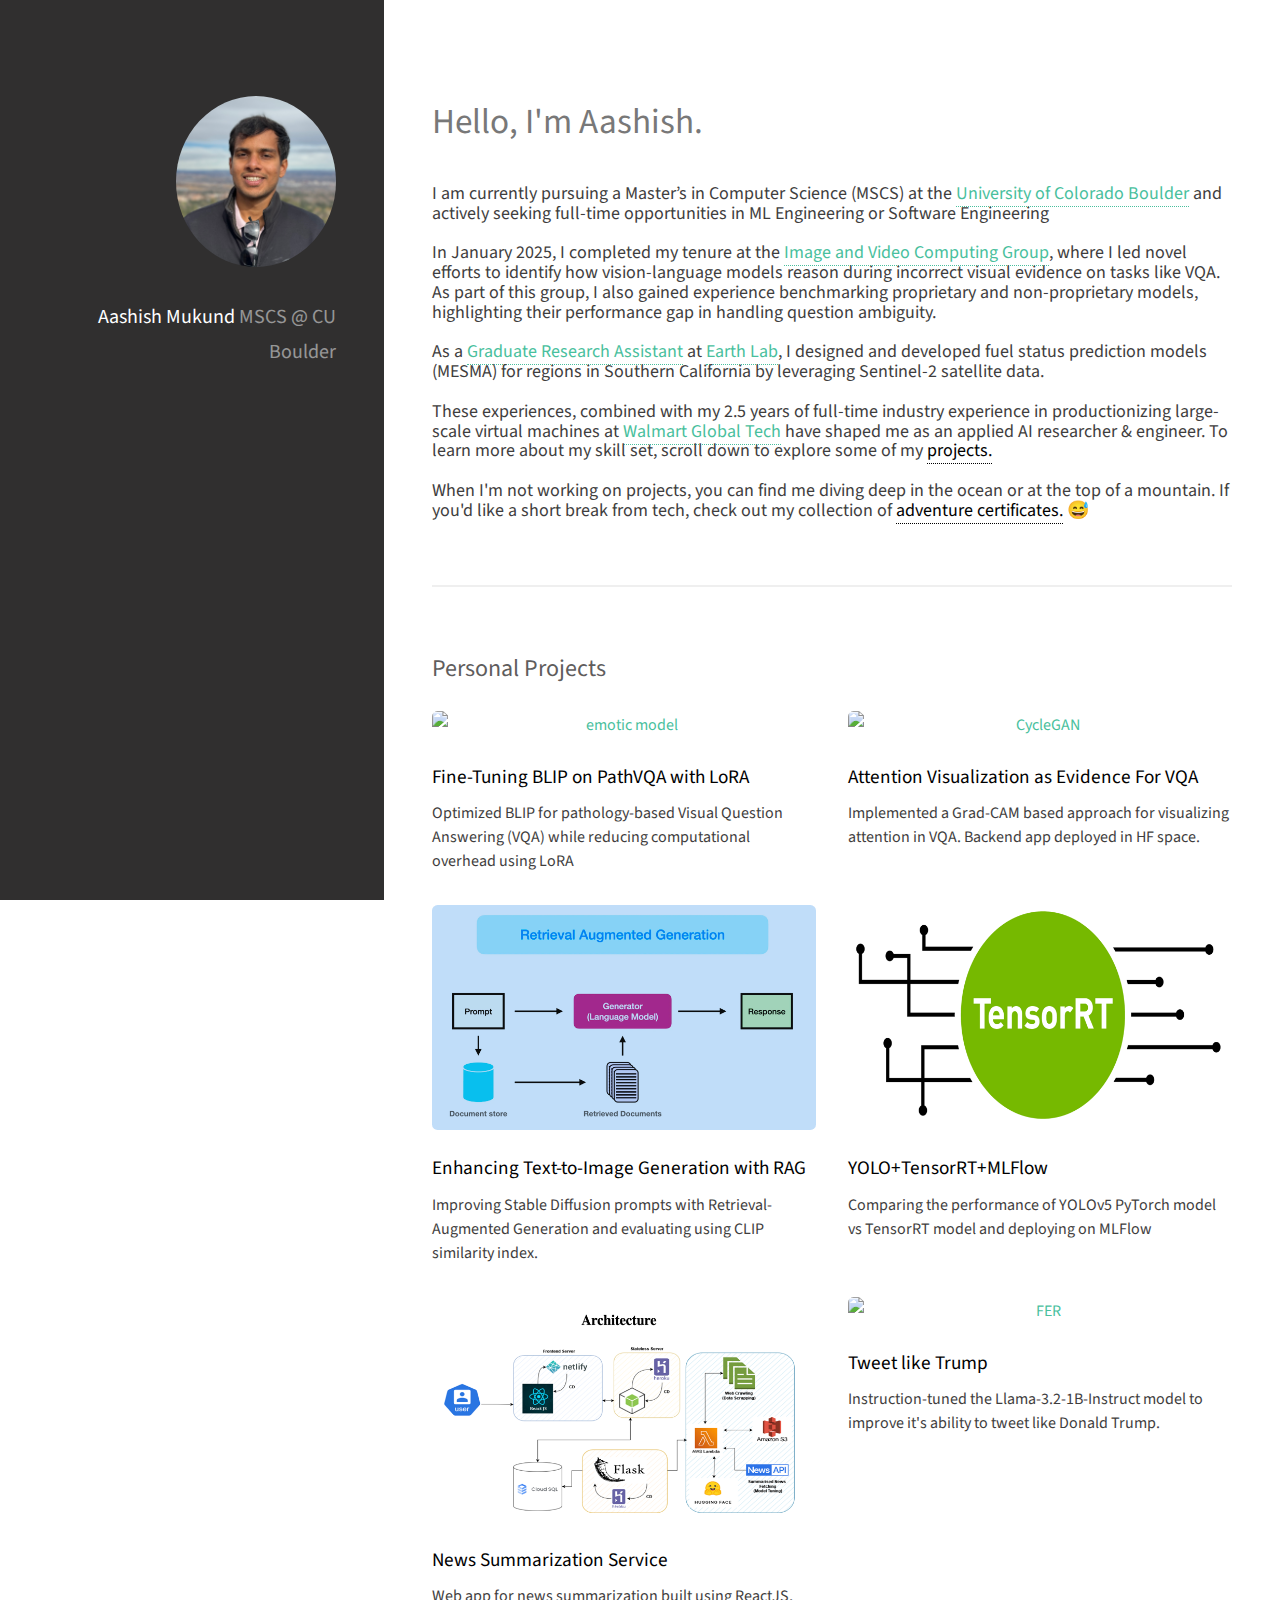
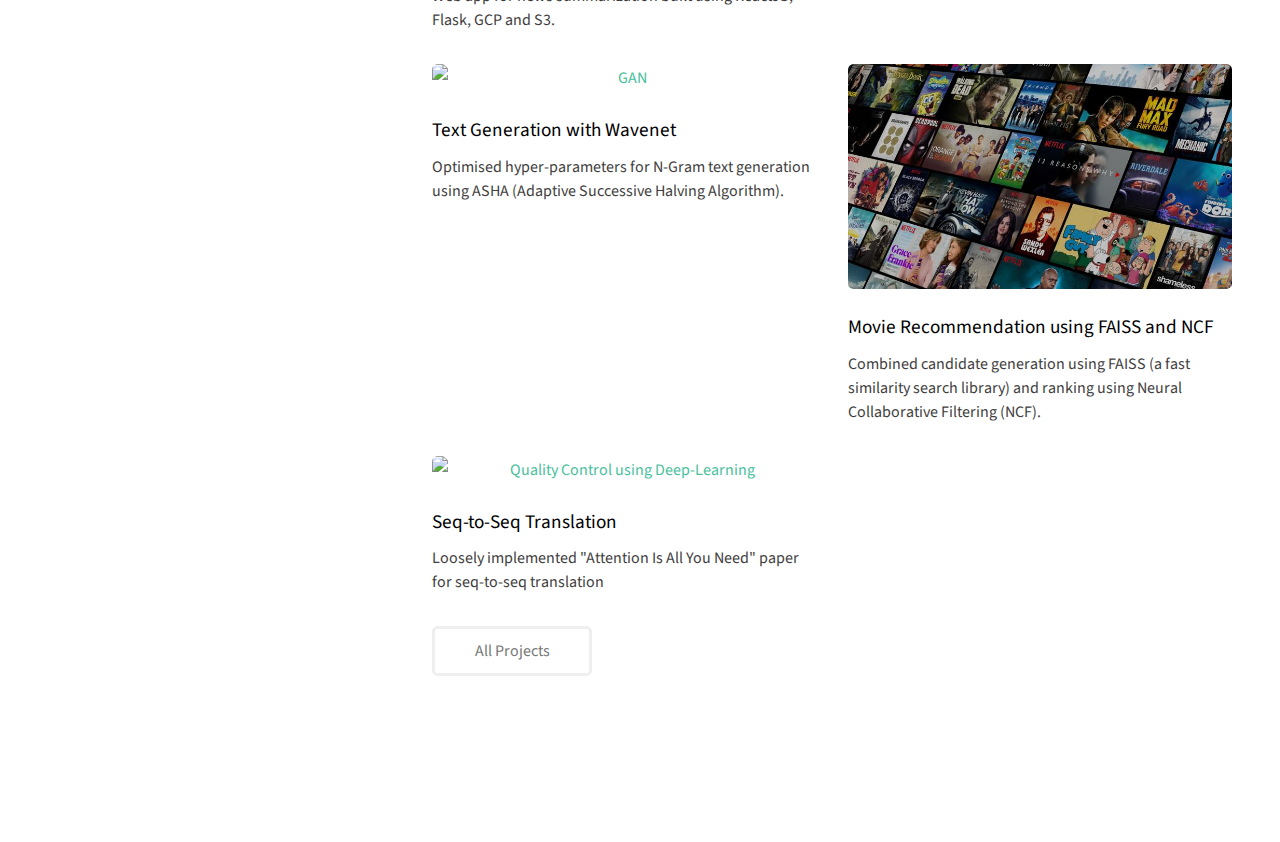
==== commit 9c5990d9: "Spelling" ====
--- a/index.html
+++ b/index.html
@@ -41,7 +41,7 @@
 						<header class="major">
 							<h2><b>Hello, I'm Aashish.</b></h2>
 						</header>
-						<p>I am currently pursuing a Master’s in Computer Science (MSCS) at the <a href="https://www.colorado.edu/">University of Colorado Boulder</a> and am actively seeking full-time opportunities in Machine Learning (ML) and Computer Vision (CV). 
+						<p>I am currently pursuing a Master’s in Computer Science (MSCS) at the <a href="https://www.colorado.edu/">University of Colorado Boulder</a> and actively seeking full-time opportunities in ML Engineering or Software Engineering 
 						<br/><br/>
 						
 						In January 2025, I completed my tenure at the <a href="https://dannagurari.colorado.edu/research-group/">Image and Video Computing Group</a>, where I led novel efforts to identify how vision-language models reason during incorrect visual evidence on tasks like VQA. As part of this group, I also gained experience benchmarking proprietary and non-proprietary models, highlighting their performance gap in handling question ambiguity.
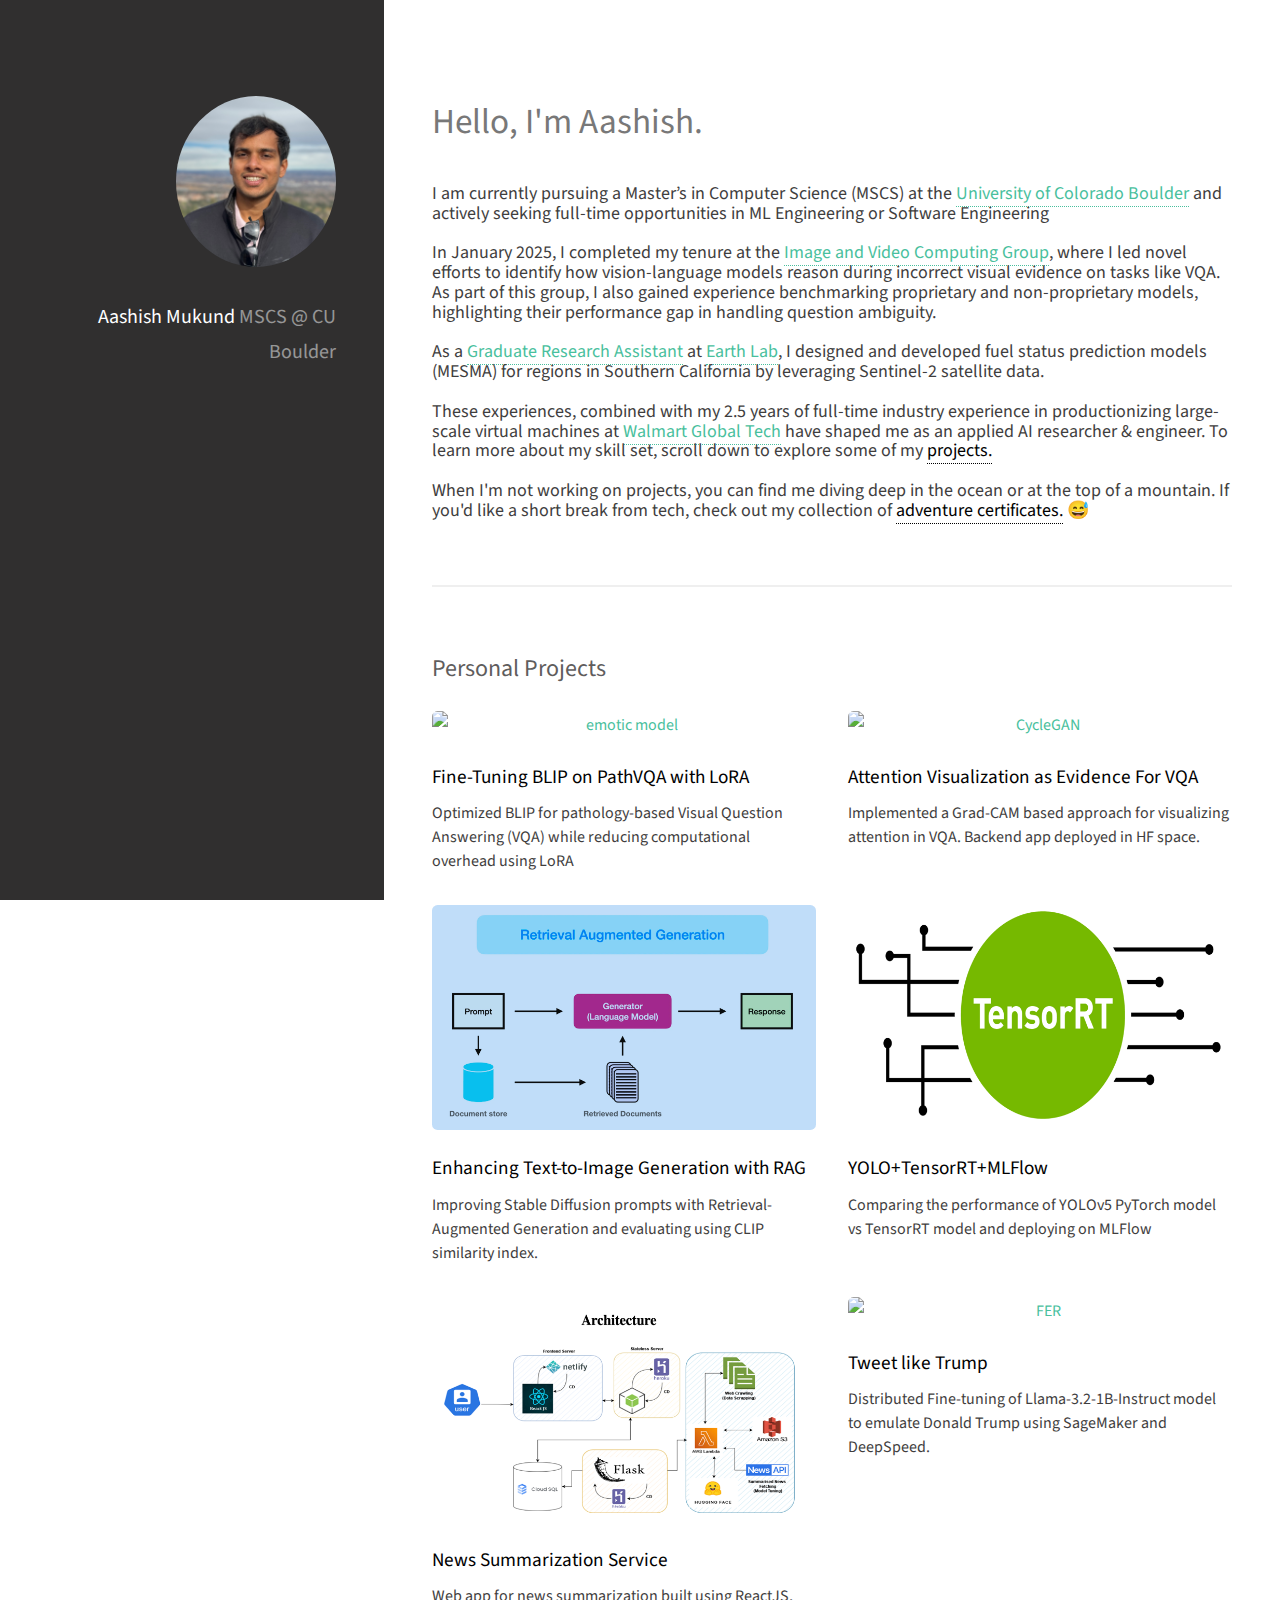
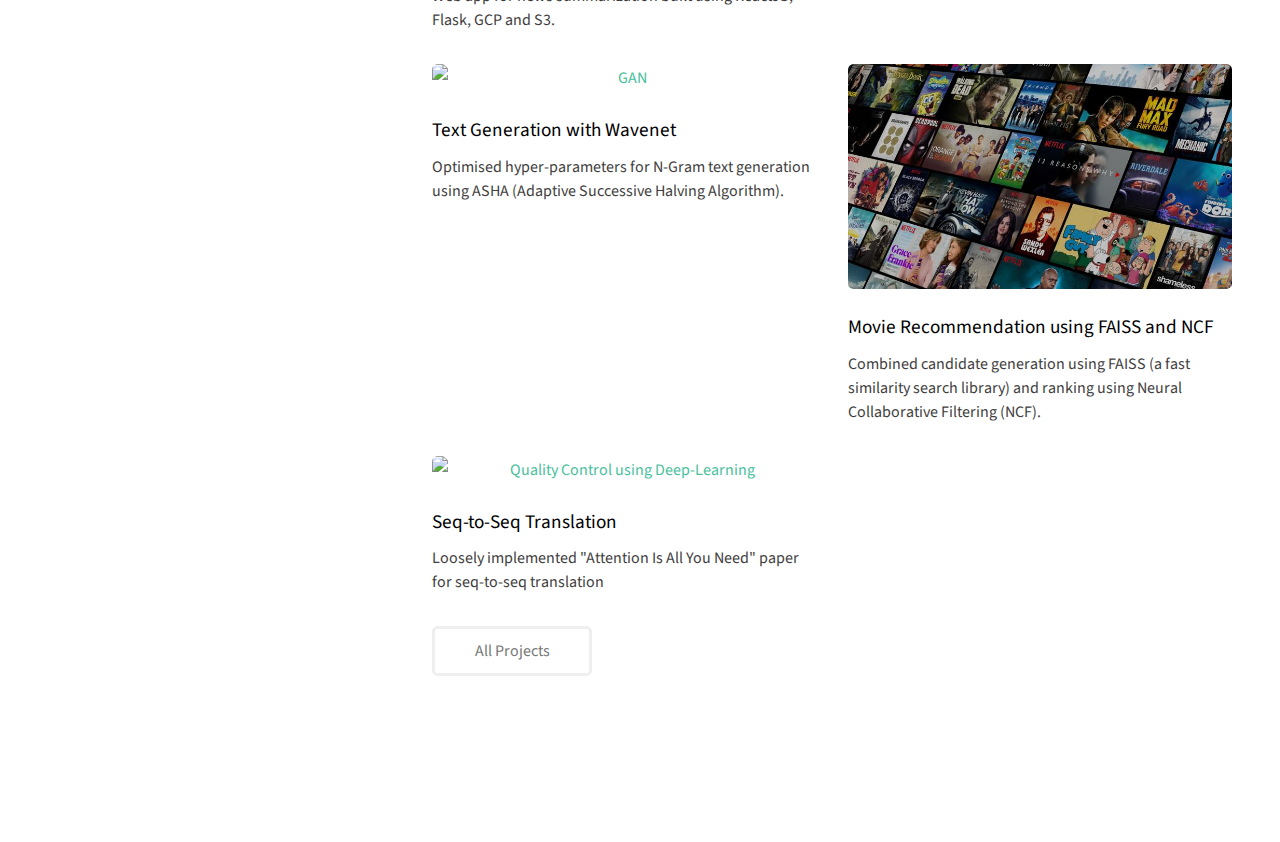
==== commit 9e1d9350: "New project update" ====
--- a/index.html
+++ b/index.html
@@ -91,7 +91,7 @@
 							<article class="col-6 col-12-xsmall work-item">
 								<a href="https://github.com/Aashish75/fine-tune-llama-trump" target="_blank" class="image fit thumb"><img src="images/projects/llama_trump.png" alt="FER" /></a>
 								<h3>Tweet like Trump</h3>
-								<p>Instruction-tuned the Llama-3.2-1B-Instruct model to improve it's ability to tweet like Donald Trump.</p>
+								<p>Distributed Fine-tuning of Llama-3.2-1B-Instruct model to emulate Donald Trump using SageMaker and DeepSpeed.</p>
 							</article>
 							<article class="col-6 col-12-xsmall work-item">
 								<a href="https://github.com/Aashish75/wavenet-ASHA" target="_blank" class="image fit thumb"><img src="images/projects/wavenet_asha.png" alt="GAN" /></a>
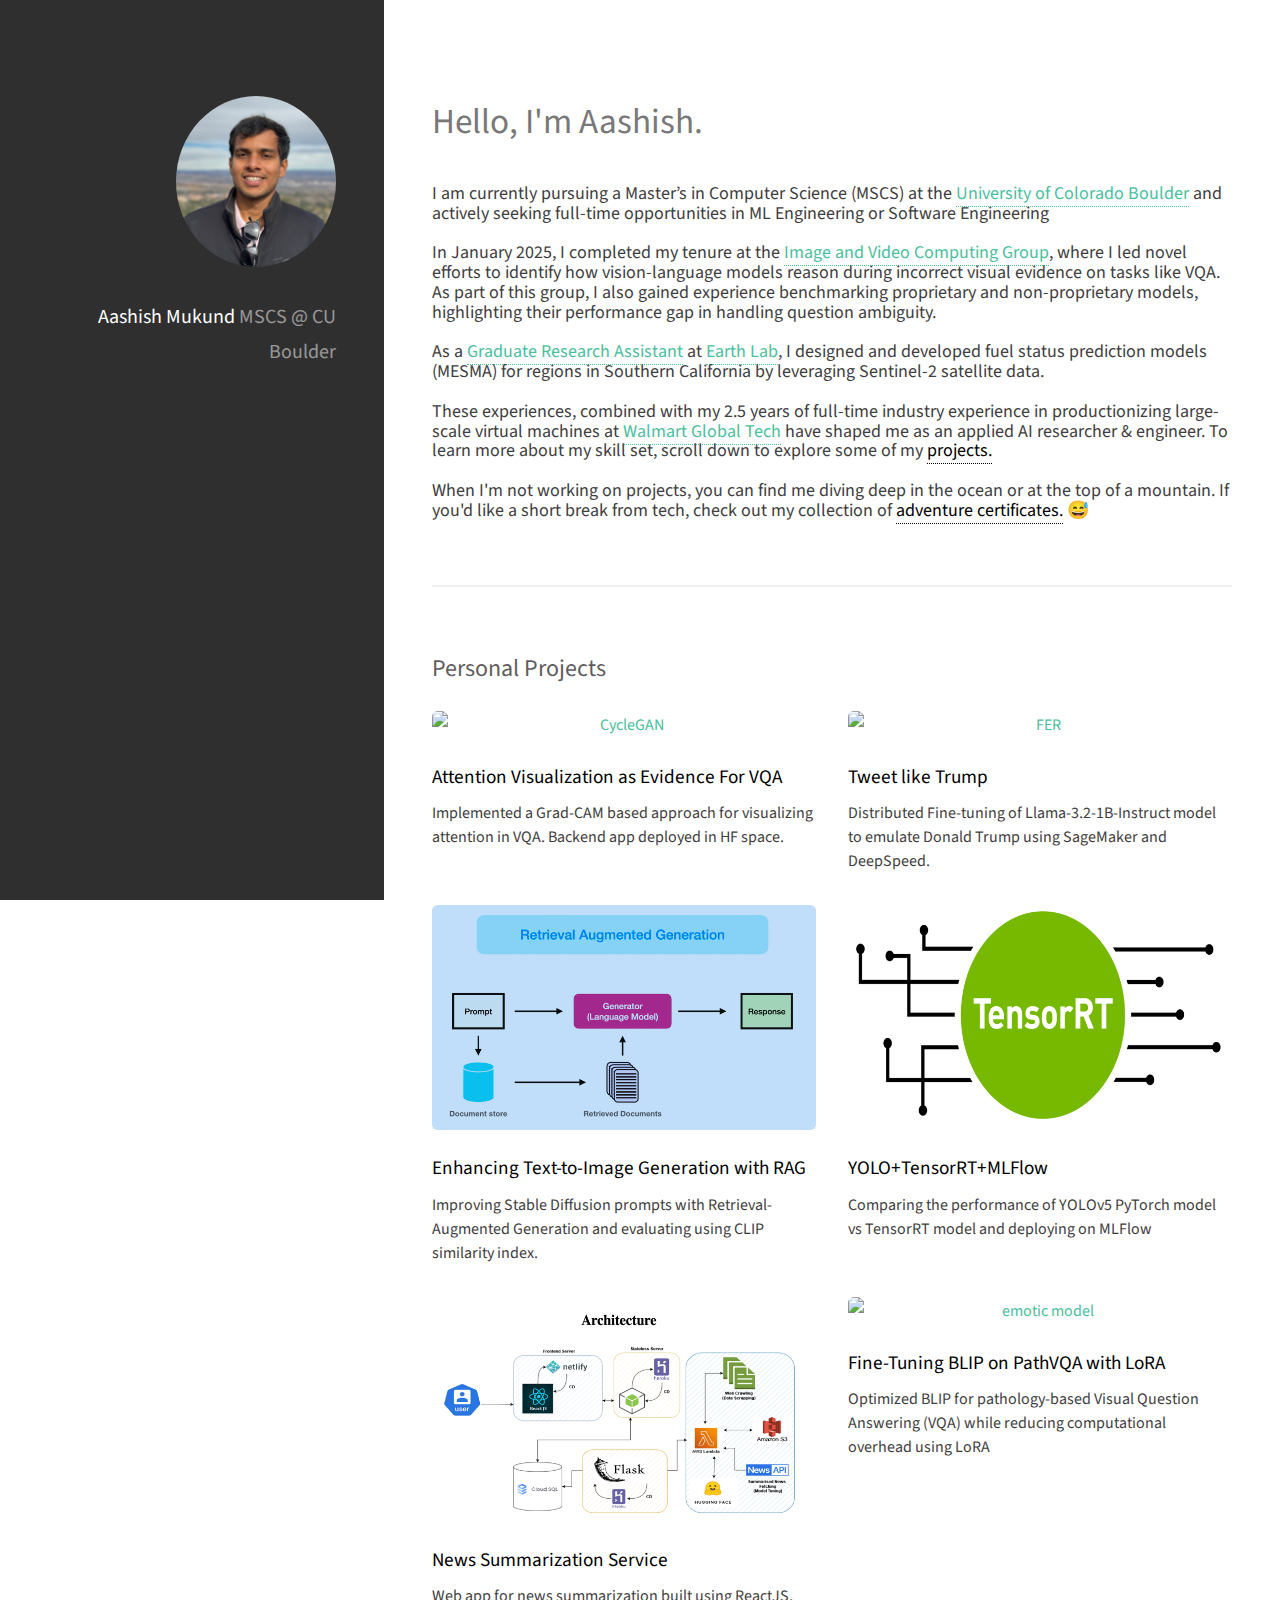
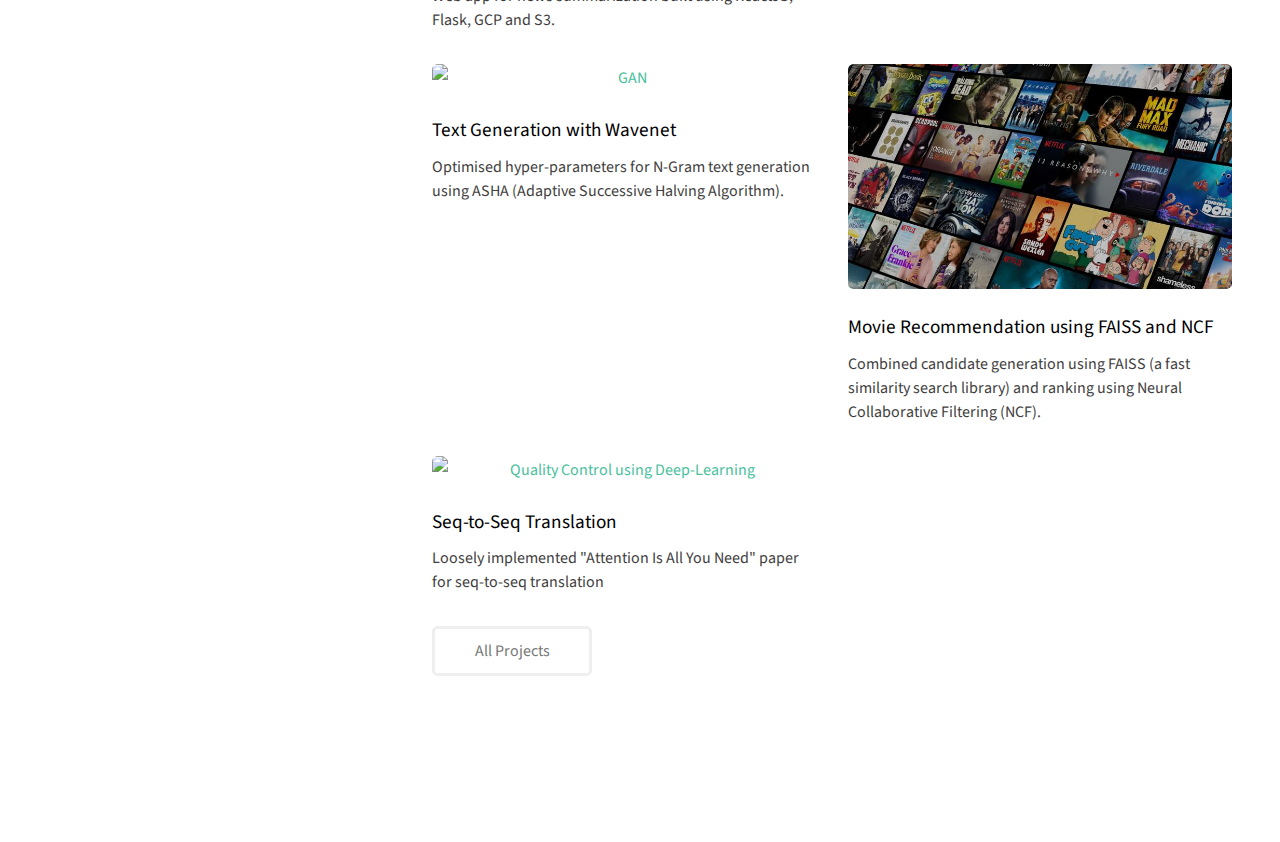
==== commit e9f26deb: "Rearranging" ====
--- a/index.html
+++ b/index.html
@@ -64,14 +64,14 @@
 						<h2 style="color: #5f5d5d;">Personal Projects</h2>
 						<div class="row">
 							<article class="col-6 col-12-xsmall work-item">
-								<a href="https://github.com/Aashish75/blip-PathVQA-PEFT" target="_blank" class="image fit thumb"><img src="images/projects/results_blip.png" alt="emotic model" /></a>
-								<h3>Fine-Tuning BLIP on PathVQA with LoRA</h3>
-                                <p>Optimized BLIP for pathology-based Visual Question Answering (VQA) while reducing computational overhead using LoRA</p>
-							</article>
-							<article class="col-6 col-12-xsmall work-item">
 								<a href="https://aashish75.github.io/VisualisingAttentionMapsVQA/" target="_blank" class="image fit thumb"><img src="images/projects/att_viz.png" alt="CycleGAN" /></a>
 								<h3>Attention Visualization as Evidence For VQA</h3>
 								<p>Implemented a Grad-CAM based approach for visualizing attention in VQA. Backend app deployed in HF space.</p>
+							</article>
+							<article class="col-6 col-12-xsmall work-item">
+								<a href="https://github.com/Aashish75/fine-tune-llama-trump" target="_blank" class="image fit thumb"><img src="images/projects/llama_trump.png" alt="FER" /></a>
+								<h3>Tweet like Trump</h3>
+								<p>Distributed Fine-tuning of Llama-3.2-1B-Instruct model to emulate Donald Trump using SageMaker and DeepSpeed.</p>
 							</article>
 							<article class="col-6 col-12-xsmall work-item">
 								<a href="https://github.com/Aashish75/RAG-stablediffusion" target="_blank" class="image fit thumb"><img src="images/projects/RAG_2.png" alt="Quality Control using Deep-Learning" /></a>
@@ -89,9 +89,9 @@
 								<p>Web app for news summarization built using ReactJS, Flask, GCP and S3.</p>
 							</article>
 							<article class="col-6 col-12-xsmall work-item">
-								<a href="https://github.com/Aashish75/fine-tune-llama-trump" target="_blank" class="image fit thumb"><img src="images/projects/llama_trump.png" alt="FER" /></a>
-								<h3>Tweet like Trump</h3>
-								<p>Distributed Fine-tuning of Llama-3.2-1B-Instruct model to emulate Donald Trump using SageMaker and DeepSpeed.</p>
+								<a href="https://github.com/Aashish75/blip-PathVQA-PEFT" target="_blank" class="image fit thumb"><img src="images/projects/results_blip.png" alt="emotic model" /></a>
+								<h3>Fine-Tuning BLIP on PathVQA with LoRA</h3>
+                                <p>Optimized BLIP for pathology-based Visual Question Answering (VQA) while reducing computational overhead using LoRA</p>
 							</article>
 							<article class="col-6 col-12-xsmall work-item">
 								<a href="https://github.com/Aashish75/wavenet-ASHA" target="_blank" class="image fit thumb"><img src="images/projects/wavenet_asha.png" alt="GAN" /></a>
